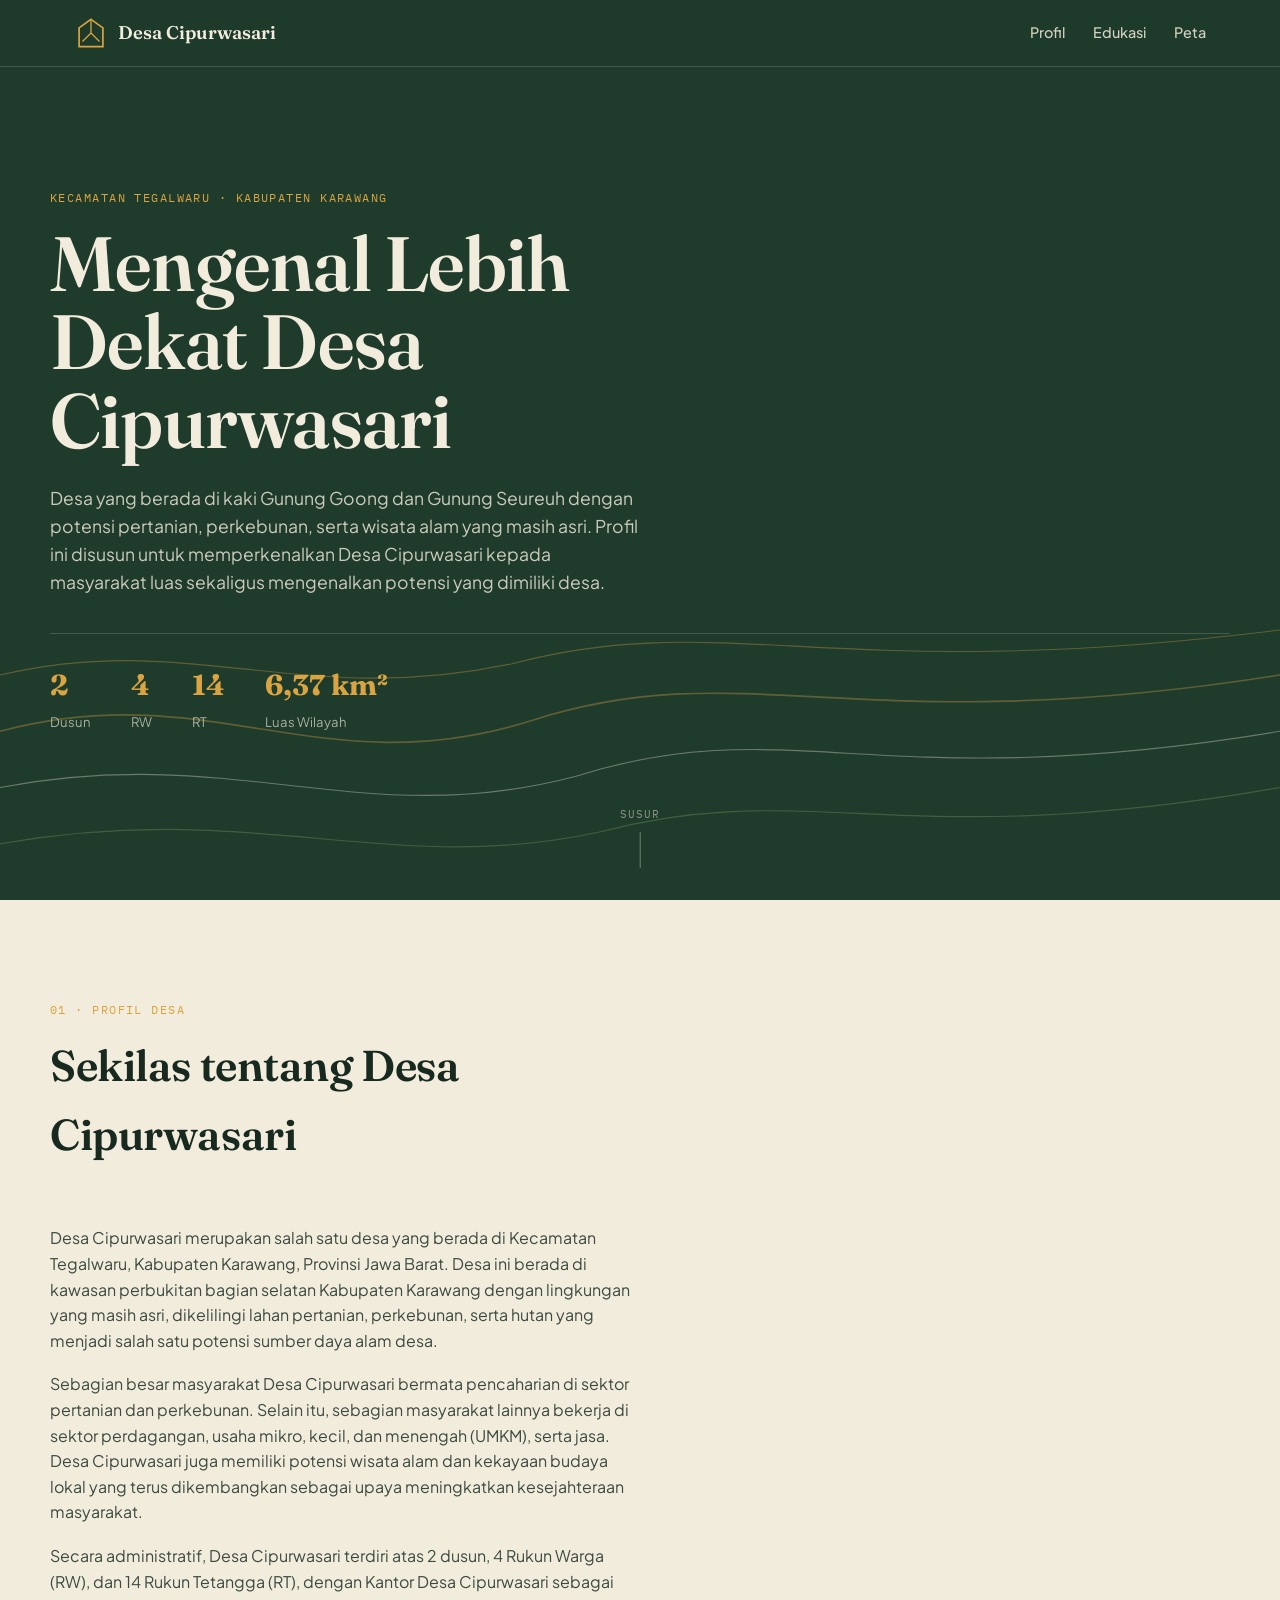
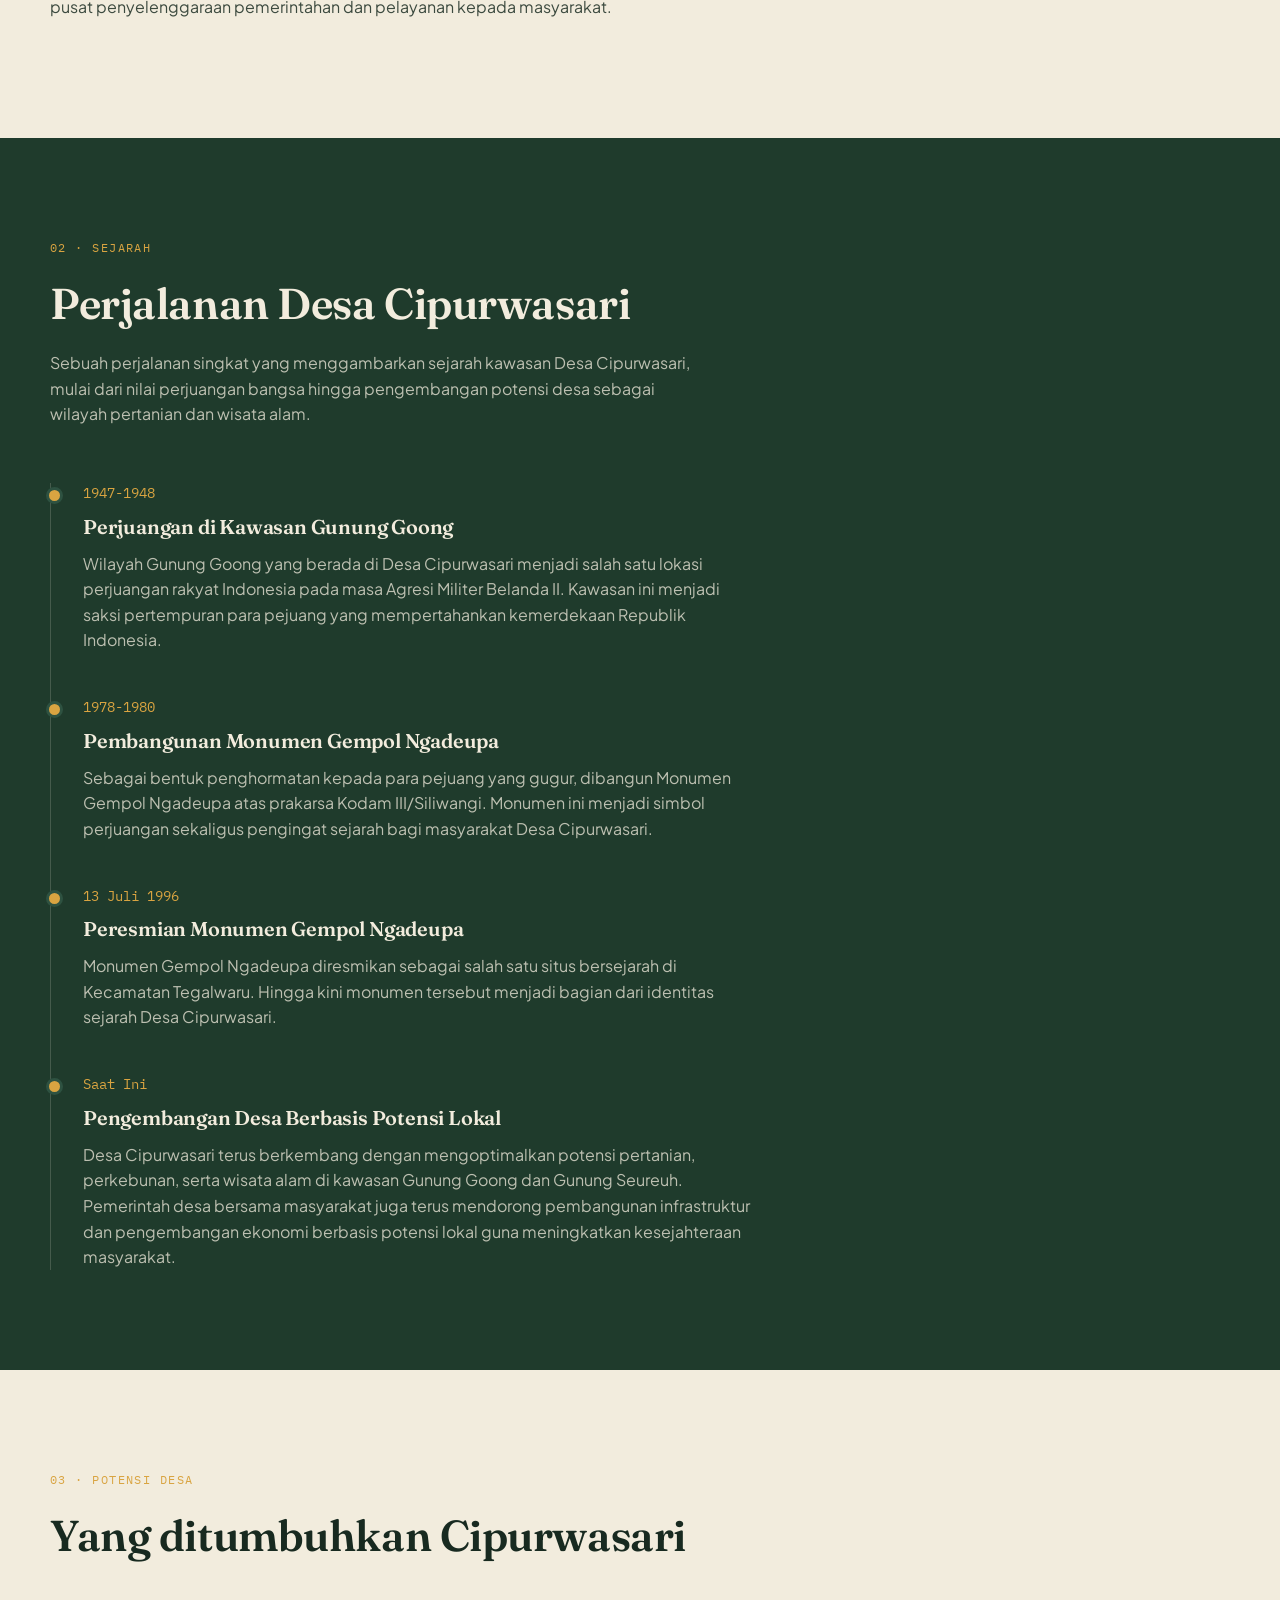
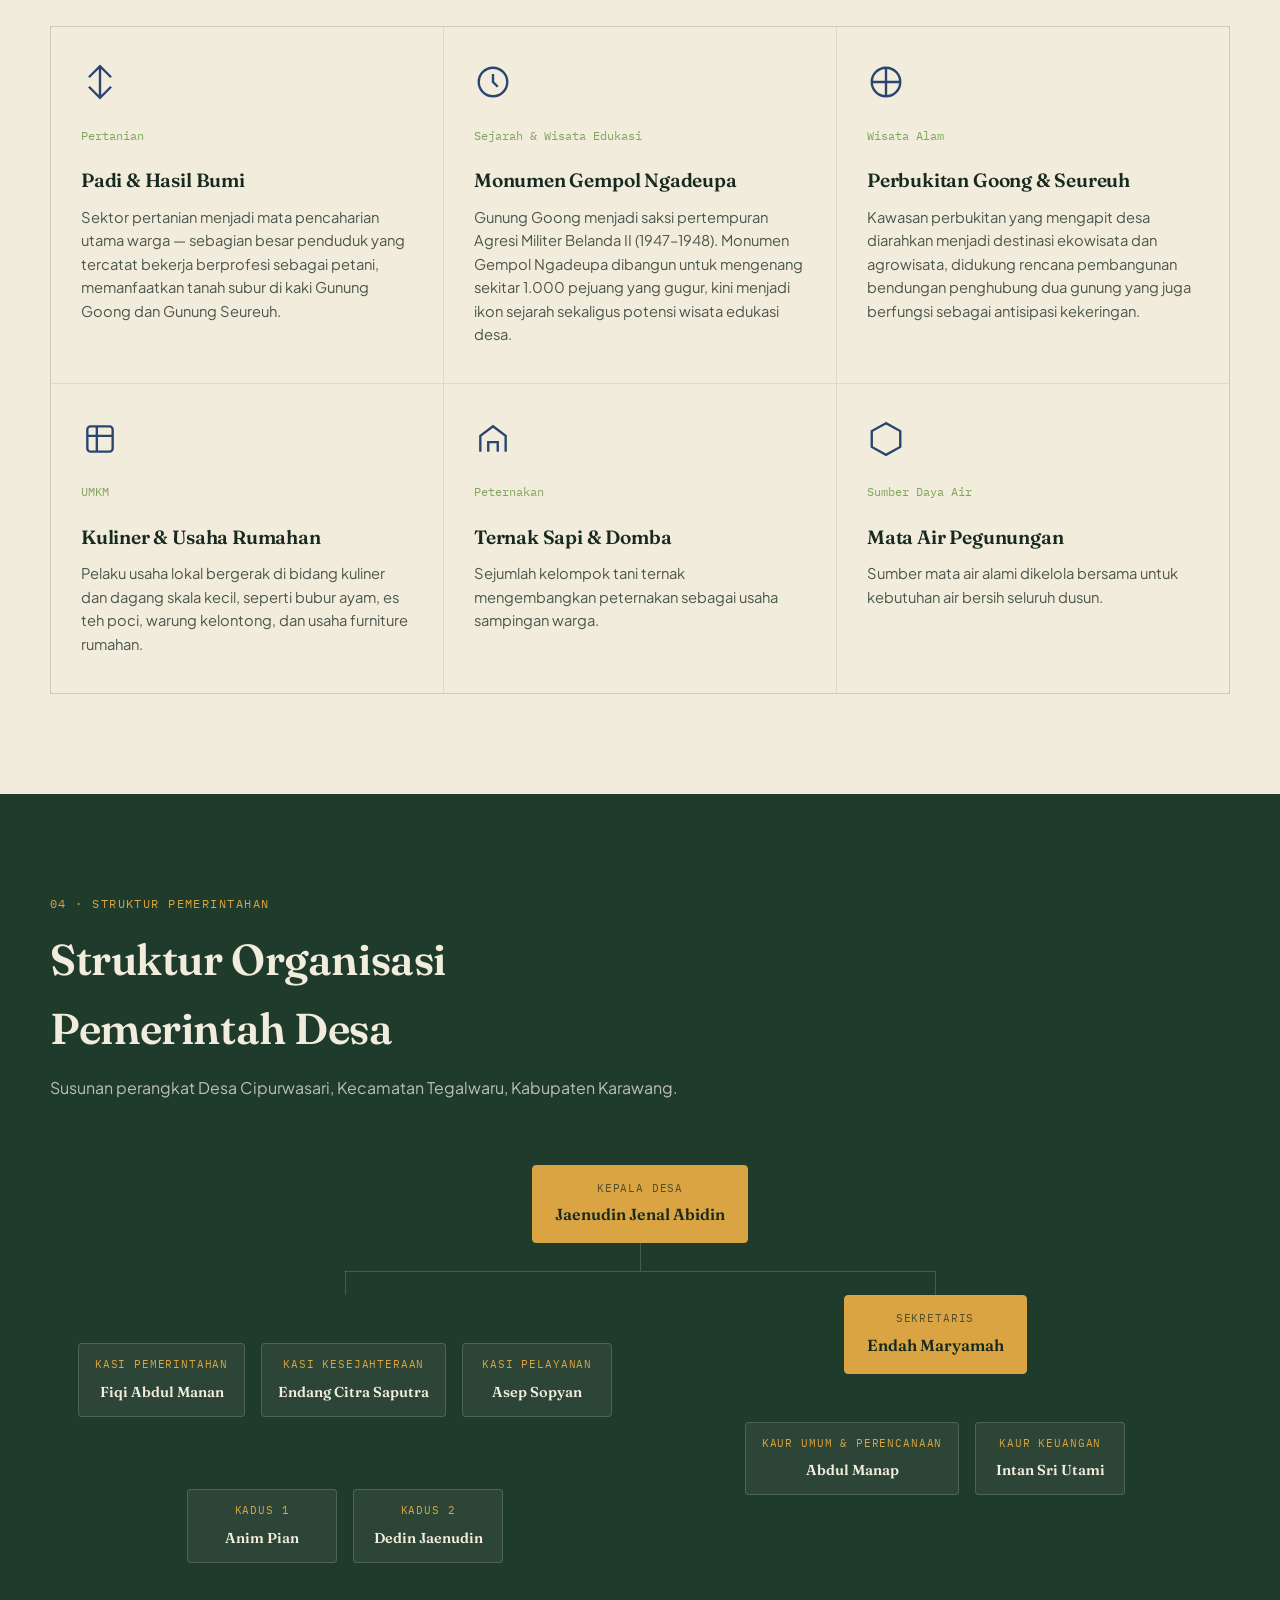
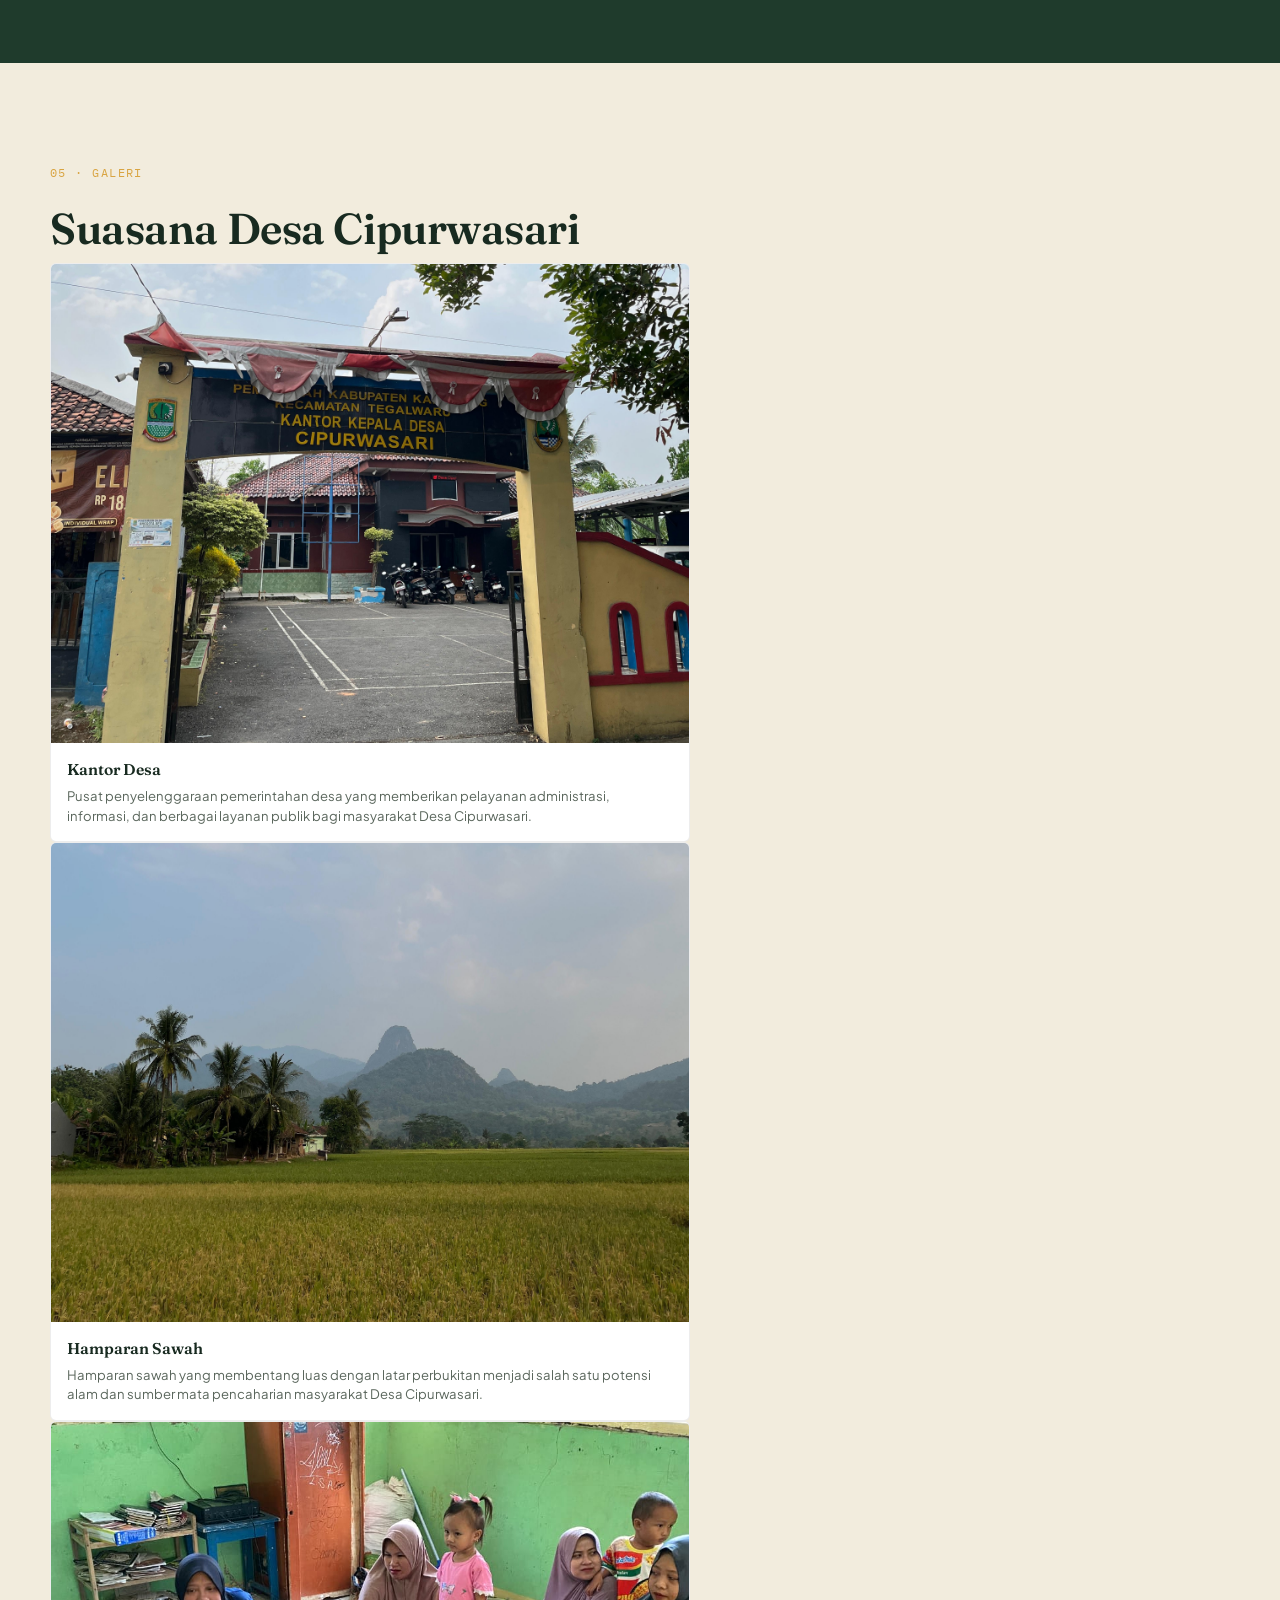
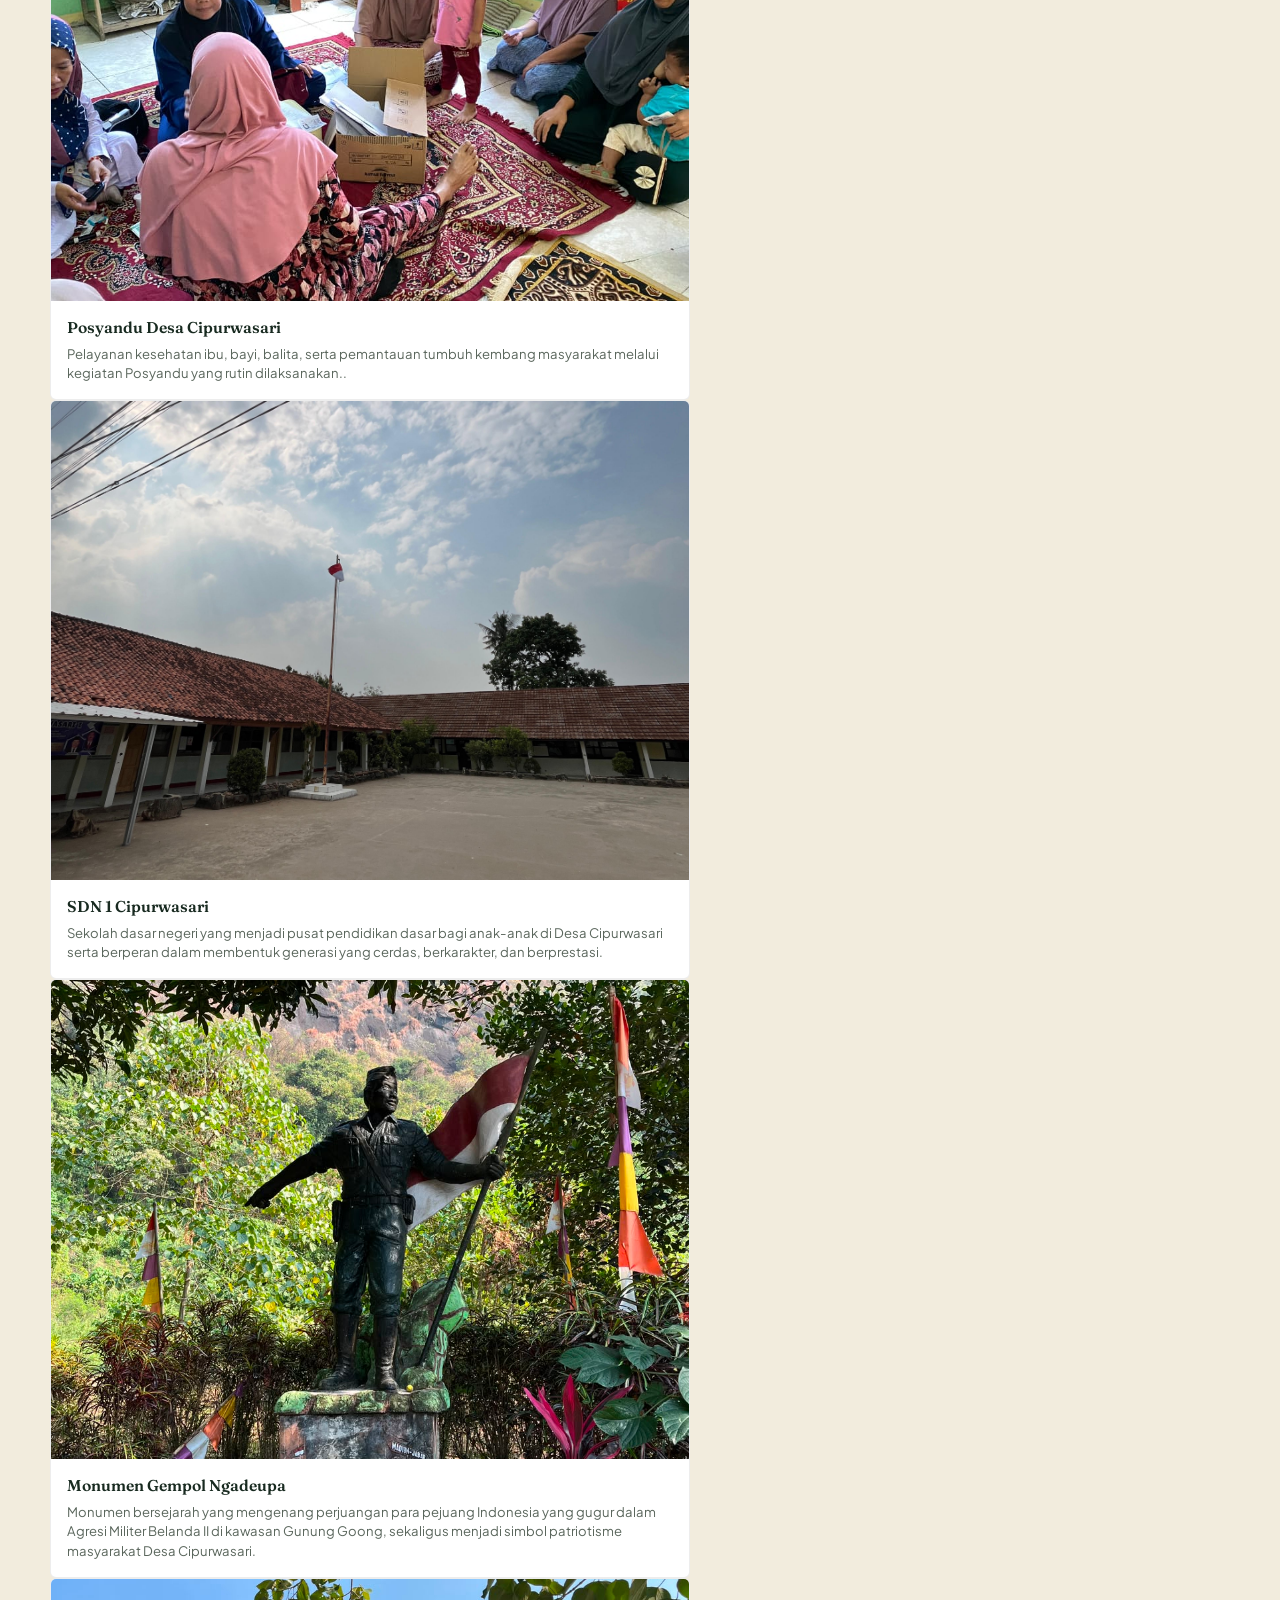
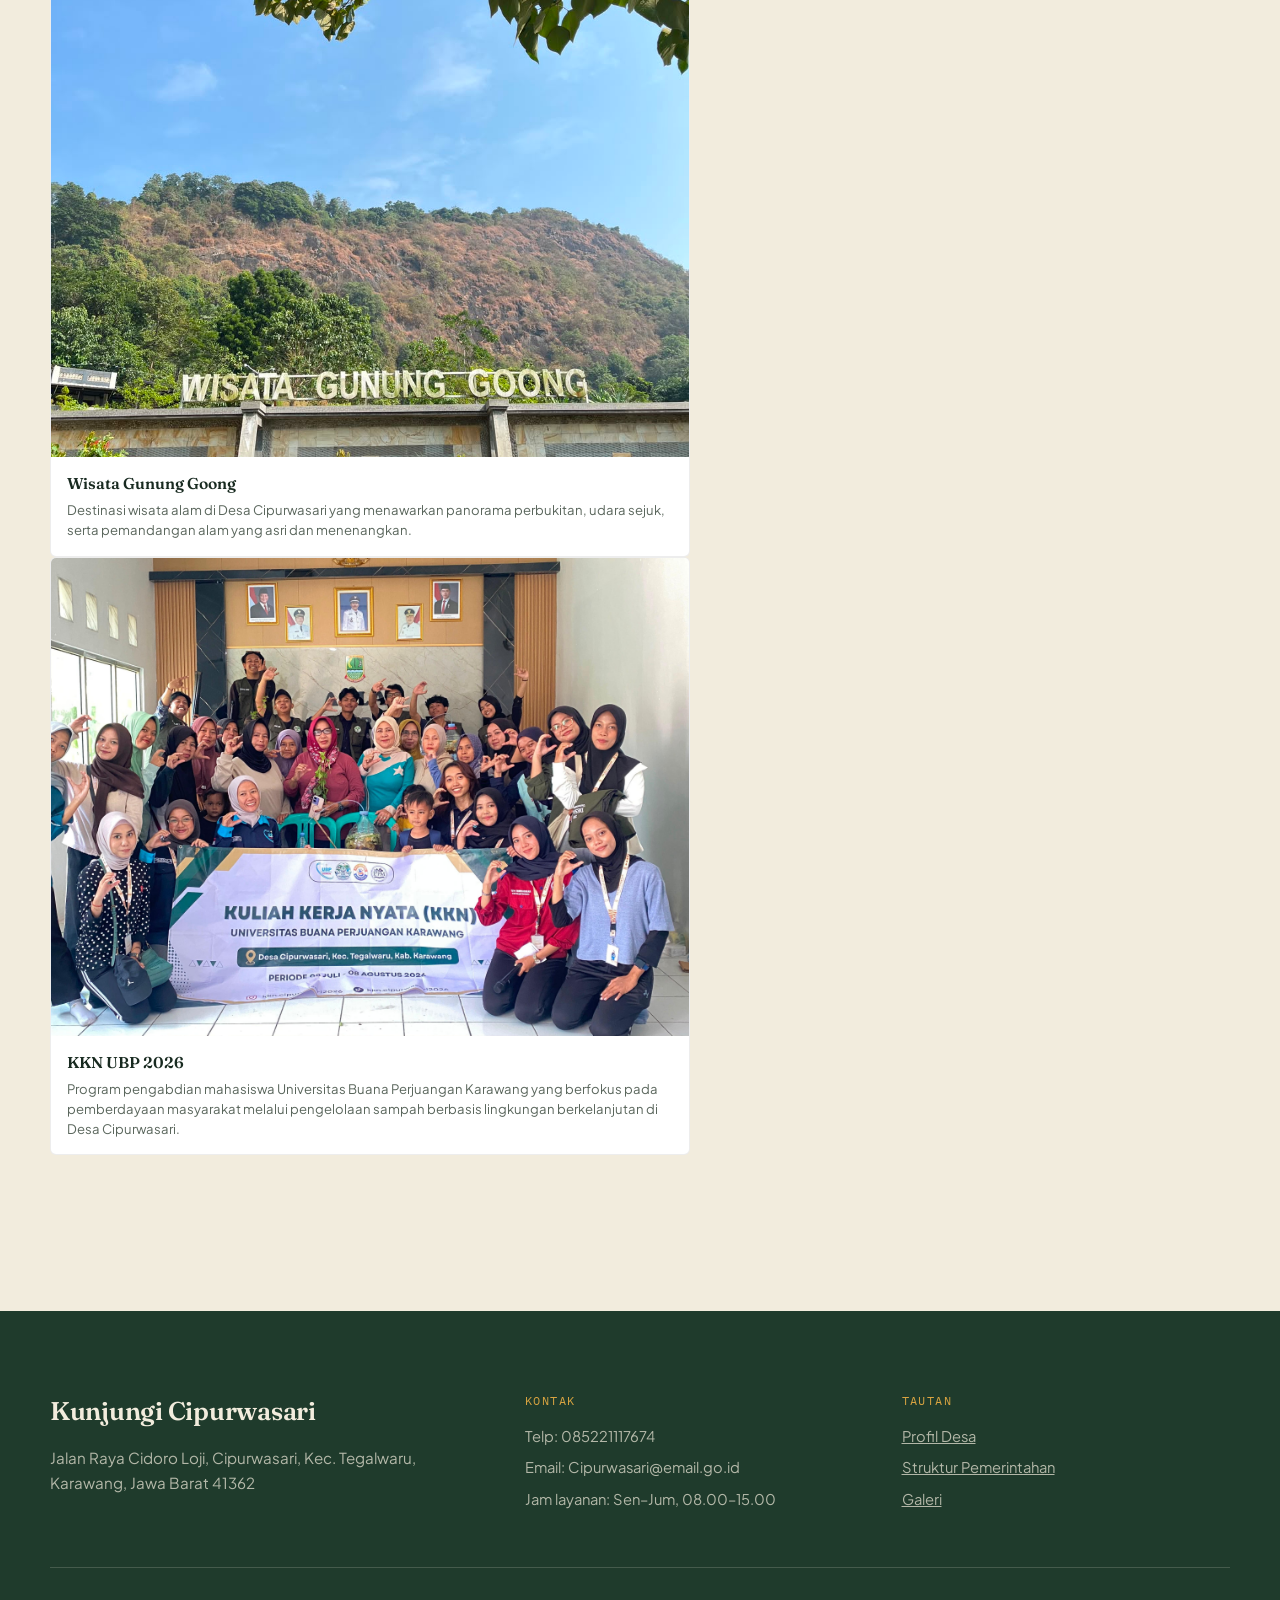
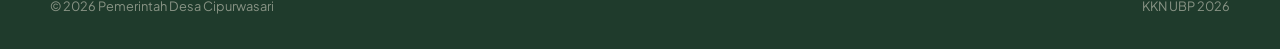
==== index.html @ ffa45c89 "First Commit" ====
<!doctype html>
<html lang="id">
  <head>
    <meta charset="UTF-8" />
    <meta name="viewport" content="width=device-width, initial-scale=1.0" />
    <title>Desa Cipurwasari — Profil Desa</title>
    <link rel="preconnect" href="https://fonts.googleapis.com" />
    <link href="https://fonts.googleapis.com/css2?family=Fraunces:opsz,wght@9..144,400;9..144,500;9..144,600;9..144,700&family=Plus+Jakarta+Sans:wght@400;500;600;700&family=IBM+Plex+Mono:wght@400;500&display=swap" rel="stylesheet" />
    <style>
      :root {
        --green-deep: #1f3b2c;
        --green-mid: #2e5241;
        --gold: #d9a441;
        --ivory: #f2ecdd;
        --indigo: #2b4570;
        --bamboo: #7fa65c;
        --ink: #182a20;
        --line: rgba(242, 236, 221, 0.18);
      }
      * {
        box-sizing: border-box;
        margin: 0;
        padding: 0;
      }
      html {
        scroll-behavior: smooth;
      }
      body {
        font-family: "Plus Jakarta Sans", sans-serif;
        background: var(--ivory);
        color: var(--ink);
        line-height: 1.6;
        overflow-x: hidden;
      }
      h1,
      h2,
      h3,
      .display {
        font-family: "Fraunces", serif;
        font-weight: 600;
        letter-spacing: -0.01em;
      }
      .label {
        font-family: "IBM Plex Mono", monospace;
        font-size: 0.75rem;
        letter-spacing: 0.12em;
        text-transform: uppercase;
        color: var(--gold);
      }
      a {
        color: inherit;
      }
      img {
        display: block;
        max-width: 100%;
      }

    /* ===== NAV ===== */
nav.navbar-custom {
  position: fixed;
  top: 0;
  left: 0;
  right: 0;
  z-index: 100;
  background: rgba(31, 59, 44, 0.92);
  backdrop-filter: blur(8px);
  border-bottom: 1px solid rgba(242, 236, 221, 0.18);
  padding: 16px 0;
}
.navbar-custom .container {
  max-width: 1180px;
  margin: 0 auto;
  display: flex;
  align-items: center;
  justify-content: space-between;
  padding: 0 24px;
}
.navbar-brand {
  display: flex;
  align-items: center;
  gap: 10px;
  font-family: "Fraunces", serif;
  font-size: 1.15rem;
  font-weight: 600;
  color: var(--ivory);
  text-decoration: none;
}
.brand-mark {
  width: 34px;
  height: 34px;
}
.navbar-nav {
  display: flex;
  gap: 28px;
  list-style: none;
  margin: 0;
  padding: 0;
}
.navbar-nav .nav-link {
  color: var(--ivory);
  font-size: 0.9rem;
  font-weight: 500;
  opacity: 0.85;
  text-decoration: none;
  transition: opacity 0.2s;
}
.navbar-nav .nav-link:hover {
  opacity: 1;
}
.nav-toggle {
  display: none;
  flex-direction: column;
  gap: 5px;
  background: none;
  border: none;
  cursor: pointer;
}
.nav-toggle span {
  width: 24px;
  height: 2px;
  background: var(--ivory);
}

@media (max-width: 820px) {
  .navbar-nav {
    position: absolute;
    top: 100%;
    left: 0;
    right: 0;
    flex-direction: column;
    gap: 0;
    background: var(--green-deep);
    max-height: 0;
    overflow: hidden;
    transition: max-height 0.3s ease;
  }
  .navbar-nav.open {
    max-height: 500px;
  }
  .navbar-nav .nav-link {
    display: block;
    padding: 14px 24px;
    border-top: 1px solid rgba(242, 236, 221, 0.15);
  }
  .nav-toggle {
    display: flex;
  }
}

/* Kompensasi supaya konten tidak tertutup navbar fixed */
.hero {
  padding-top: 96px !important;
}

      /* ===== HERO ===== */
      .hero {
        position: relative;
        min-height: 100vh;
        display: flex;
        flex-direction: column;
        justify-content: center;
        background: var(--green-deep);
        color: var(--ivory);
        padding: 120px 24px 80px;
        overflow: hidden;
      }
      .contour {
        position: absolute;
        inset: 0;
        width: 100%;
        height: 100%;
        opacity: 0.35;
        pointer-events: none;
      }
      .hero-inner {
        max-width: 1180px;
        margin: 0 auto;
        width: 100%;
        position: relative;
        z-index: 2;
      }
      .hero .label {
        margin-bottom: 18px;
        display: inline-block;
      }
      .hero h1 {
        font-size: clamp(2.6rem, 6vw, 5rem);
        line-height: 1.02;
        max-width: 14ch;
        margin-bottom: 24px;
      }
      .hero p.lede {
        max-width: 46ch;
        font-size: 1.1rem;
        color: rgba(242, 236, 221, 0.82);
        margin-bottom: 36px;
      }
      .hero-stats {
        display: flex;
        gap: 40px;
        flex-wrap: wrap;
        border-top: 1px solid var(--line);
        padding-top: 28px;
        margin-top: 8px;
      }
      .hero-stats div strong {
        display: block;
        font-family: "Fraunces", serif;
        font-size: 1.8rem;
        color: var(--gold);
      }
      .hero-stats div span {
        font-size: 0.82rem;
        color: rgba(242, 236, 221, 0.65);
      }
      .scroll-cue {
        position: absolute;
        bottom: 32px;
        left: 50%;
        transform: translateX(-50%);
        font-family: "IBM Plex Mono", monospace;
        font-size: 0.7rem;
        letter-spacing: 0.1em;
        color: rgba(242, 236, 221, 0.5);
        display: flex;
        flex-direction: column;
        align-items: center;
        gap: 8px;
      }
      .scroll-cue .line {
        width: 1px;
        height: 36px;
        background: rgba(242, 236, 221, 0.4);
        animation: pulse 2s infinite;
      }
      @keyframes pulse {
        0%,
        100% {
          opacity: 0.3;
        }
        50% {
          opacity: 1;
        }
      }

      /* ===== SECTION shared ===== */
      section {
        padding: 100px 24px;
      }
      .section-inner {
        max-width: 1180px;
        margin: 0 auto;
      }
      .section-head {
        max-width: 640px;
        margin-bottom: 56px;
      }
      .section-head .label {
        display: block;
        margin-bottom: 12px;
      }
      .section-head h2 {
        font-size: clamp(1.9rem, 3.4vw, 2.7rem);
      }

      /* ===== PROFIL ===== */
      .profil {
        background: var(--ivory);
      }
      .profil-grid {
        display: grid;
        grid-template-columns: 1.1fr 1fr;
        gap: 64px;
        align-items: start;
      }
      .profil-text p {
        margin-bottom: 18px;
        color: #3c4a3f;
        max-width: 52ch;
      }
      .info-card {
        background: var(--green-deep);
        color: var(--ivory);
        border-radius: 4px;
        padding: 32px;
      }
      .info-card .row {
        display: flex;
        justify-content: space-between;
        padding: 14px 0;
        border-bottom: 1px solid var(--line);
        font-size: 0.92rem;
      }
      .info-card .row:last-child {
        border-bottom: none;
      }
      .info-card .row span:first-child {
        color: rgba(242, 236, 221, 0.6);
      }
      .info-card .row span:last-child {
        font-weight: 600;
        text-align: right;
      }

      @media (max-width: 820px) {
        .profil-grid {
          grid-template-columns: 1fr;
          gap: 40px;
        }
      }

      /* ===== SEJARAH (timeline) ===== */
      .sejarah {
        background: var(--green-deep);
        color: var(--ivory);
      }
      .sejarah .section-head p {
        color: rgba(242, 236, 221, 0.75);
        margin-top: 12px;
      }
      .timeline {
        position: relative;
        padding-left: 32px;
        border-left: 1px solid var(--line);
      }
      .t-item {
        position: relative;
        padding-bottom: 44px;
      }
      .t-item:last-child {
        padding-bottom: 0;
      }
      .t-item::before {
        content: "";
        position: absolute;
        left: -37px;
        top: 4px;
        width: 11px;
        height: 11px;
        border-radius: 50%;
        background: var(--gold);
        border: 3px solid var(--green-mid);
      }
      .t-item .yr {
        font-family: "IBM Plex Mono", monospace;
        color: var(--gold);
        font-size: 0.85rem;
        margin-bottom: 6px;
        display: block;
      }
      .t-item h3 {
        font-size: 1.25rem;
        margin-bottom: 8px;
      }
      .t-item p {
        color: rgba(242, 236, 221, 0.75);
        max-width: 56ch;
      }

      /* ===== POTENSI ===== */
      .potensi {
        background: var(--ivory);
      }
      .potensi-grid {
        display: grid;
        grid-template-columns: repeat(3, 1fr);
        gap: 1px;
        background: rgba(0, 0, 0, 0.08);
        border: 1px solid rgba(0, 0, 0, 0.08);
      }
      .p-card {
        background: var(--ivory);
        padding: 36px 30px;
        position: relative;
        transition: background 0.25s ease;
      }
      .p-card:hover {
        background: #fff;
      }
      .p-card .num {
        font-family: "IBM Plex Mono", monospace;
        font-size: 0.75rem;
        color: var(--bamboo);
        margin-bottom: 20px;
        display: block;
      }
      .p-card h3 {
        font-size: 1.2rem;
        margin-bottom: 10px;
      }
      .p-card p {
        font-size: 0.92rem;
        color: #4a564c;
      }
      .p-card .icon {
        width: 38px;
        height: 38px;
        margin-bottom: 18px;
        color: var(--indigo);
      }
      @media (max-width: 820px) {
        .potensi-grid {
          grid-template-columns: 1fr;
        }
      }

      /* ===== STRUKTUR / DIREKTORI ===== */
      .struktur {
        background: var(--green-deep);
        color: var(--ivory);
      }
      .struktur .section-head p {
        color: rgba(242, 236, 221, 0.75);
        margin-top: 12px;
        max-width: 60ch;
      }
      .org-top {
        display: flex;
        gap: 24px;
        margin-bottom: 56px;
        flex-wrap: wrap;
      }
      .org-chip {
        border: 1px solid var(--line);
        padding: 18px 24px;
        border-radius: 4px;
        flex: 1;
        min-width: 220px;
      }
      .org-chip .label {
        margin-bottom: 6px;
        display: block;
      }
      .org-chip strong {
        font-family: "Fraunces", serif;
        font-size: 1.1rem;
      }

      .dusun-block {
        margin-bottom: 48px;
      }
      .dusun-block:last-child {
        margin-bottom: 0;
      }
      .dusun-head {
        display: flex;
        align-items: baseline;
        gap: 14px;
        margin-bottom: 22px;
        border-bottom: 1px solid var(--line);
        padding-bottom: 14px;
      }
      .dusun-head .num {
        font-family: "IBM Plex Mono", monospace;
        color: var(--gold);
        font-size: 1rem;
      }
      .dusun-head h3 {
        font-size: 1.3rem;
      }

      .rt-grid {
        display: grid;
        grid-template-columns: repeat(3, 1fr);
        gap: 20px;
      }
      @media (max-width: 900px) {
        .rt-grid {
          grid-template-columns: repeat(2, 1fr);
        }
      }
      @media (max-width: 600px) {
        .rt-grid {
          grid-template-columns: 1fr;
        }
      }

      .rt-card {
        background: rgba(242, 236, 221, 0.05);
        border: 1px solid var(--line);
        border-radius: 4px;
        overflow: hidden;
      }
      .rt-photo {
        aspect-ratio: 4/3;
        width: 100%;
        background: linear-gradient(135deg, rgba(217, 164, 65, 0.15), rgba(127, 166, 92, 0.12));
        display: flex;
        align-items: center;
        justify-content: center;
        border-bottom: 1px solid var(--line);
        position: relative;
      }
      .rt-photo svg {
        width: 44px;
        height: 44px;
        opacity: 0.55;
      }
      .rt-photo .ph-tag {
        position: absolute;
        bottom: 8px;
        left: 8px;
        font-family: "IBM Plex Mono", monospace;
        font-size: 0.62rem;
        background: rgba(0, 0, 0, 0.35);
        padding: 3px 8px;
        border-radius: 2px;
        letter-spacing: 0.04em;
        color: rgba(242, 236, 221, 0.85);
      }
      .rt-info {
        padding: 16px 18px;
      }
      .rt-info .role {
        font-family: "IBM Plex Mono", monospace;
        font-size: 0.7rem;
        color: var(--gold);
        letter-spacing: 0.06em;
        margin-bottom: 4px;
        display: block;
      }
      .rt-info h4 {
        font-family: "Fraunces", serif;
        font-size: 1.05rem;
        margin-bottom: 6px;
      }
      .rt-info p {
        font-size: 0.82rem;
        color: rgba(242, 236, 221, 0.65);
      }
/* ===== STRUKTUR / DIREKTORI ===== */
  .struktur{background:var(--green-deep); color:var(--ivory);}
  .struktur .section-head p{color:rgba(242,236,221,0.75); margin-top:12px; max-width:60ch;}
  .org-top{
    display:flex; gap:24px; margin-bottom:56px; flex-wrap:wrap;
  }
  .org-chip{
    border:1px solid var(--line); padding:18px 24px; border-radius:4px; flex:1; min-width:220px;
  }
  .org-chip .label{margin-bottom:6px; display:block;}
  .org-chip strong{font-family:'Fraunces',serif; font-size:1.1rem;}
 
  /* ===== ORG CHART ===== */
  .org-chart{
    display:flex; flex-direction:column; align-items:center;
    padding-top:8px;
  }
  .org-node{
    background:rgba(242,236,221,0.06);
    border:1px solid var(--line);
    border-radius:4px;
    padding:14px 22px;
    text-align:center;
    min-width:180px;
  }
  .org-node.top{
    background:var(--gold); border-color:var(--gold);
  }
  .org-node.top .org-role{color:rgba(24,42,32,0.7);}
  .org-node.top .org-name{color:var(--ink);}
  .org-role{
    display:block; font-family:'IBM Plex Mono',monospace; font-size:0.66rem;
    letter-spacing:0.08em; text-transform:uppercase; color:var(--gold); margin-bottom:5px;
  }
  .org-name{font-family:'Fraunces',serif; font-size:1rem; font-weight:600;}
 
  .org-level0{margin-bottom:0;}
  .org-connector-v{width:1px; height:28px; background:var(--line);}
  .org-branch-row{
    display:flex; justify-content:center; gap:0; width:100%; margin-top:0;
  }
  .org-branch{
    display:flex; flex-direction:column; align-items:center;
    flex:1; position:relative; padding:0 18px;
  }
  .org-branch::before{
    content:''; position:absolute; top:0; left:50%; right:-50%;
    height:1px; background:var(--line);
  }
  .org-branch:first-child::before{left:50%; right:0;}
  .org-branch:last-child::before{left:0; right:50%;}
  .org-branch:only-child::before{display:none;}
  .org-branch .stem{width:1px; height:24px; background:var(--line); margin-bottom:0;}
  .org-branch .org-node{margin-top:24px;}
 
  .org-children{
    display:flex; justify-content:center; gap:16px; flex-wrap:wrap;
    margin-top:24px; width:100%;
  }
  .org-children .org-node{min-width:150px; padding:12px 16px;}
  .org-children .org-node .org-name{font-size:0.9rem;}
 
  .kadus-wrap{margin-top:24px; width:100%; display:flex; justify-content:center;}
  .kadus-wrap .org-branch{padding:0 14px;}
 
  @media (max-width:820px){
    .org-branch-row{flex-direction:column; align-items:center;}
    .org-branch{padding:0; margin-bottom:32px;}
    .org-branch::before{display:none;}
    .org-branch .stem{height:24px;}
  }
      /* ===== GALERI ===== */
      .g-item {
  background: #fff;
  border: 1px solid rgba(0, 0, 0, 0.07);
  border-radius: 6px;
  overflow: hidden;
  transition: transform 0.25s ease, box-shadow 0.25s ease;
}
.g-item:hover {
  transform: translateY(-4px);
  box-shadow: 0 12px 28px rgba(31, 59, 44, 0.14);
}
.g-photo {
  aspect-ratio: 4/3;
  width: 100%;
  overflow: hidden;
  background: linear-gradient(135deg, rgba(127, 166, 92, 0.18), rgba(46, 82, 65, 0.18));
  position: relative;
}
.g-photo img {
  width: 100%;
  height: 100%;
  object-fit: cover;
  transition: transform 0.4s ease;
}
.g-item:hover .g-photo img {
  transform: scale(1.06);
}
.g-photo .g-placeholder {
  position: absolute; inset: 0;
  display: flex; align-items: center; justify-content: center;
  font-family: "IBM Plex Mono", monospace;
  font-size: 0.66rem; color: rgba(31, 59, 44, 0.4);
  text-align: center; padding: 0 14px;
}
.g-caption {
  padding: 14px 16px 16px;
}
.g-caption .g-title {
  font-family: "Fraunces", serif;
  font-size: 0.98rem;
  font-weight: 600;
  display: block;
  margin-bottom: 4px;
}
.g-caption p {
  font-size: 0.82rem;
  color: #5a665c;
  line-height: 1.5;
}
@media (max-width: 900px) {
  .g-grid { grid-template-columns: repeat(2, 1fr); }
}
@media (max-width: 480px) {
  .g-grid { grid-template-columns: 1fr; }
}

      /* ===== KONTAK / FOOTER ===== */
      footer {
        background: var(--green-deep);
        color: var(--ivory);
        padding: 80px 24px 32px;
      }
      .foot-grid {
        max-width: 1180px;
        margin: 0 auto;
        display: grid;
        grid-template-columns: 1.3fr 1fr 1fr;
        gap: 48px;
        padding-bottom: 48px;
        border-bottom: 1px solid var(--line);
      }
      .foot-grid h3 {
        font-size: 1.6rem;
        margin-bottom: 14px;
      }
      .foot-grid p {
        color: rgba(242, 236, 221, 0.7);
        max-width: 38ch;
        font-size: 0.95rem;
      }
      .foot-col .label {
        display: block;
        margin-bottom: 14px;
      }
      .foot-col p {
        margin-bottom: 8px;
        font-size: 0.92rem;
      }
      .foot-bottom {
        max-width: 1180px;
        margin: 0 auto;
        padding-top: 28px;
        display: flex;
        justify-content: space-between;
        flex-wrap: wrap;
        gap: 12px;
        font-size: 0.8rem;
        color: rgba(242, 236, 221, 0.5);
      }
      @media (max-width: 820px) {
        .foot-grid {
          grid-template-columns: 1fr;
          gap: 32px;
        }
      }

      .reveal {
        opacity: 0;
        transform: translateY(24px);
        transition:
          opacity 0.7s ease,
          transform 0.7s ease;
      }
      .reveal.in {
        opacity: 1;
        transform: translateY(0);
      }
    </style>
  </head>
  <body>
    <nav class="navbar-custom">
  <div class="container">
    <a class="navbar-brand" href="index.html">
      <svg class="brand-mark" viewBox="0 0 40 40" fill="none">
        <path d="M20 4L34 14V36H6V14L20 4Z" stroke="#D9A441" stroke-width="2" fill="none" />
        <path d="M20 4L20 20M20 20L10 30M20 20L30 30" stroke="#D9A441" stroke-width="1.5" />
      </svg>
      Desa Cipurwasari
    </a>
    <button class="nav-toggle" id="navToggle" aria-label="Buka menu"><span></span><span></span><span></span></button>
    <div class="navbar-nav" id="navList">
      <a class="nav-link" href="index.html">Profil</a>
      <a class="nav-link" href="edukasi.html">Edukasi</a>
      <a class="nav-link" href="peta.html">Peta</a>
    </div>
  </div>
</nav>

    <!-- ===== HERO ===== -->
    <section class="hero" id="beranda">
      <svg class="contour" viewBox="0 0 1200 800" preserveAspectRatio="none">
        <path d="M0,650 C200,600 300,700 500,640 C700,580 800,660 1200,600" stroke="#D9A441" stroke-width="1.5" fill="none" />
        <path d="M0,700 C220,660 340,740 540,690 C740,630 820,710 1200,650" stroke="#F2ECDD" stroke-width="1" fill="none" />
        <path d="M0,600 C180,560 280,630 480,590 C680,540 780,610 1200,560" stroke="#D9A441" stroke-width="1" fill="none" />
        <path d="M0,750 C240,710 360,780 560,740 C760,690 840,760 1200,700" stroke="#7FA65C" stroke-width="1" fill="none" />
      </svg>
      <div class="hero-inner">
        <span class="label">Kecamatan Tegalwaru · Kabupaten Karawang</span>
        <h1>Mengenal Lebih Dekat Desa Cipurwasari</h1>
        <p class="lede">
          Desa yang berada di kaki Gunung Goong dan Gunung Seureuh dengan potensi pertanian, perkebunan, serta wisata alam yang masih asri. Profil ini disusun untuk memperkenalkan Desa Cipurwasari kepada masyarakat luas sekaligus
          mengenalkan potensi yang dimiliki desa.
        </p>
        <div class="hero-stats">
          <div><strong>2</strong><span>Dusun</span></div>
          <div><strong>4</strong><span>RW</span></div>
          <div><strong>14</strong><span>RT</span></div>
          <div><strong>6,37 km²</strong><span>Luas Wilayah</span></div>
        </div>
      </div>
      <div class="scroll-cue">
        <span>SUSUR</span>
        <div class="line"></div>
      </div>
    </section>

    <!-- ===== PROFIL ===== -->
    <section class="profil" id="profil">
      <div class="section-inner">
        <div class="section-head reveal">
          <span class="label">01 · Profil Desa</span>
          <h2>Sekilas tentang Desa Cipurwasari</h2>
        </div>
        <div class="profil-grid">
          <div class="profil-text reveal">
            <p>
              Desa Cipurwasari merupakan salah satu desa yang berada di Kecamatan Tegalwaru, Kabupaten Karawang, Provinsi Jawa Barat. Desa ini berada di kawasan perbukitan bagian selatan Kabupaten Karawang dengan lingkungan yang masih asri, dikelilingi lahan pertanian, perkebunan, serta hutan yang menjadi salah satu potensi sumber daya alam desa.
            </p>
            <p>Sebagian besar masyarakat Desa Cipurwasari bermata pencaharian di sektor pertanian dan perkebunan. Selain itu, sebagian masyarakat lainnya bekerja di sektor perdagangan, usaha mikro, kecil, dan menengah (UMKM), serta jasa. Desa Cipurwasari juga memiliki potensi wisata alam dan kekayaan budaya lokal yang terus dikembangkan sebagai upaya meningkatkan kesejahteraan masyarakat.</p>
            <p>Secara administratif, Desa Cipurwasari terdiri atas 2 dusun, 4 Rukun Warga (RW), dan 14 Rukun Tetangga (RT), dengan Kantor Desa Cipurwasari sebagai pusat penyelenggaraan pemerintahan dan pelayanan kepada masyarakat.</p>
          </div>
        </div>
      </div>
    </section>

    <!-- ===== SEJARAH ===== -->
    <section class="sejarah" id="sejarah">
      <div class="section-inner">
        <div class="section-head reveal">
          <span class="label">02 · Sejarah</span>
          <h2>Perjalanan Desa Cipurwasari</h2>
          <p>Sebuah perjalanan singkat yang menggambarkan sejarah kawasan Desa Cipurwasari, mulai dari nilai perjuangan bangsa hingga pengembangan potensi desa sebagai wilayah pertanian dan wisata alam.</p>
        </div>
        <div class="timeline">
          <div class="t-item reveal">
            <span class="yr">1947-1948</span>
            <h3>Perjuangan di Kawasan Gunung Goong</h3>
            <p>Wilayah Gunung Goong yang berada di Desa Cipurwasari menjadi salah satu lokasi perjuangan rakyat Indonesia pada masa Agresi Militer Belanda II. Kawasan ini menjadi saksi pertempuran para pejuang yang mempertahankan kemerdekaan Republik Indonesia.</p>
          </div>
          <div class="t-item reveal">
            <span class="yr">1978-1980</span>
            <h3>Pembangunan Monumen Gempol Ngadeupa</h3>
            <p>Sebagai bentuk penghormatan kepada para pejuang yang gugur, dibangun Monumen Gempol Ngadeupa atas prakarsa Kodam III/Siliwangi. Monumen ini menjadi simbol perjuangan sekaligus pengingat sejarah bagi masyarakat Desa Cipurwasari.</p>
          </div>
          <div class="t-item reveal">
            <span class="yr">13 Juli 1996</span>
            <h3>Peresmian Monumen Gempol Ngadeupa</h3>
            <p>Monumen Gempol Ngadeupa diresmikan sebagai salah satu situs bersejarah di Kecamatan Tegalwaru. Hingga kini monumen tersebut menjadi bagian dari identitas sejarah Desa Cipurwasari.</p>
          </div>
          <div class="t-item reveal">
            <span class="yr">Saat Ini</span>
            <h3>Pengembangan Desa Berbasis Potensi Lokal</h3>
            <p>Desa Cipurwasari terus berkembang dengan mengoptimalkan potensi pertanian, perkebunan, serta wisata alam di kawasan Gunung Goong dan Gunung Seureuh. Pemerintah desa bersama masyarakat juga terus mendorong pembangunan infrastruktur dan pengembangan ekonomi berbasis potensi lokal guna meningkatkan kesejahteraan masyarakat.</p>
          </div>
        </div>
      </div>
    </section>

    <!-- ===== POTENSI ===== -->
    <section class="potensi" id="potensi">
      <div class="section-inner">
        <div class="section-head reveal">
          <span class="label">03 · Potensi Desa</span>
          <h2>Yang ditumbuhkan Cipurwasari</h2>
        </div>
        <div class="potensi-grid reveal">
          <div class="p-card">
            <svg class="icon" viewBox="0 0 24 24" fill="none" stroke="currentColor" stroke-width="1.5"><path d="M12 2v20M5 9l7-7 7 7M5 15l7 7 7-7" /></svg>
            <span class="num">Pertanian</span>
            <h3>Padi & Hasil Bumi</h3>
            <p>Sektor pertanian menjadi mata pencaharian utama warga — sebagian besar penduduk yang tercatat bekerja berprofesi sebagai petani, memanfaatkan tanah subur di kaki Gunung Goong dan Gunung Seureuh.</p>
          </div>
          <div class="p-card">
            <svg class="icon" viewBox="0 0 24 24" fill="none" stroke="currentColor" stroke-width="1.5">
              <circle cx="12" cy="12" r="9" />
              <path d="M12 7v5l3 3" />
            </svg>
            <span class="num">Sejarah & Wisata Edukasi</span>
            <h3>Monumen Gempol Ngadeupa</h3>
            <p>Gunung Goong menjadi saksi pertempuran Agresi Militer Belanda II (1947–1948). Monumen Gempol Ngadeupa dibangun untuk mengenang sekitar 1.000 pejuang yang gugur, kini menjadi ikon sejarah sekaligus potensi wisata edukasi desa.</p>
          </div>
          <div class="p-card">
            <svg class="icon" viewBox="0 0 24 24" fill="none" stroke="currentColor" stroke-width="1.5">
              <path d="M3 12h18M12 3v18" />
              <circle cx="12" cy="12" r="9" />
            </svg>
            <span class="num">Wisata Alam</span>
            <h3>Perbukitan Goong & Seureuh</h3>
            <p>Kawasan perbukitan yang mengapit desa diarahkan menjadi destinasi ekowisata dan agrowisata, didukung rencana pembangunan bendungan penghubung dua gunung yang juga berfungsi sebagai antisipasi kekeringan.</p>
          </div>
          <div class="p-card">
            <svg class="icon" viewBox="0 0 24 24" fill="none" stroke="currentColor" stroke-width="1.5">
              <rect x="4" y="4" width="16" height="16" rx="2" />
              <path d="M4 10h16M10 4v16" />
            </svg>
            <span class="num">UMKM</span>
            <h3>Kuliner & Usaha Rumahan</h3>
            <p>Pelaku usaha lokal bergerak di bidang kuliner dan dagang skala kecil, seperti bubur ayam, es teh poci, warung kelontong, dan usaha furniture rumahan.</p>
          </div>
          <div class="p-card">
            <svg class="icon" viewBox="0 0 24 24" fill="none" stroke="currentColor" stroke-width="1.5">
              <path d="M4 20V10l8-6 8 6v10" />
              <path d="M9 20v-6h6v6" />
            </svg>
            <span class="num">Peternakan</span>
            <h3>Ternak Sapi &amp; Domba</h3>
            <p>Sejumlah kelompok tani ternak mengembangkan peternakan sebagai usaha sampingan warga.</p>
          </div>
          <div class="p-card">
            <svg class="icon" viewBox="0 0 24 24" fill="none" stroke="currentColor" stroke-width="1.5"><path d="M12 2 3 7v10l9 5 9-5V7z" /></svg>
            <span class="num">Sumber Daya Air </span>
            <h3>Mata Air Pegunungan</h3> 
            <p>Sumber mata air alami dikelola bersama untuk kebutuhan air bersih seluruh dusun.</p>
          </div>
        </div>
      </div>
    </section>

    <!-- ===== STRUKTUR / DIREKTORI RT-RW ===== -->
<section class="struktur" id="struktur">
  <div class="section-inner">
    <div class="section-head reveal">
      <span class="label">04 · Struktur Pemerintahan</span>
      <h2>Struktur Organisasi Pemerintah Desa</h2>
      <p>Susunan perangkat Desa Cipurwasari, Kecamatan Tegalwaru, Kabupaten Karawang.</p>
    </div>
 
    <div class="org-chart reveal">
      <!-- Level 0: Kepala Desa -->
      <div class="org-node top">
        <span class="org-role">Kepala Desa</span>
        <span class="org-name">Jaenudin Jenal Abidin</span>
      </div>
      <div class="org-connector-v"></div>
 
      <!-- Level 1: dua cabang — Kasi-kasi (kiri) & Sekretaris (kanan) -->
      <div class="org-branch-row">
        <div class="org-branch">
          <div class="stem"></div>
          <div class="org-children">
            <div class="org-node">
              <span class="org-role">Kasi Pemerintahan</span>
              <span class="org-name">Fiqi Abdul Manan</span>
            </div>
            <div class="org-node">
              <span class="org-role">Kasi Kesejahteraan</span>
              <span class="org-name">Endang Citra Saputra</span>
            </div>
            <div class="org-node">
              <span class="org-role">Kasi Pelayanan</span>
              <span class="org-name">Asep Sopyan</span>
            </div>
          </div>
 
          <!-- Kadus di bawah Kasi Pelayanan -->
          <div class="kadus-wrap">
            <div class="org-children">
              <div class="org-node">
                <span class="org-role">Kadus 1</span>
                <span class="org-name">Anim Pian</span>
              </div>
              <div class="org-node">
                <span class="org-role">Kadus 2</span>
                <span class="org-name">Dedin Jaenudin</span>
              </div>
            </div>
          </div>
        </div>
 
        <div class="org-branch">
          <div class="stem"></div>
          <div class="org-node top" style="margin-top:0;">
            <span class="org-role">Sekretaris</span>
            <span class="org-name">Endah Maryamah</span>
          </div>
          <div class="org-children">
            <div class="org-node">
              <span class="org-role">Kaur Umum &amp; Perencanaan</span>
              <span class="org-name">Abdul Manap</span>
            </div>
            <div class="org-node">
              <span class="org-role">Kaur Keuangan</span>
              <span class="org-name">Intan Sri Utami</span>
            </div>
          </div>
        </div>
      </div>
    </div>
  </div>
</section>

    <!-- ===== GALERI ===== -->
    <section class="galeri" id="galeri">
      <div class="section-inner">
        <div class="section-head reveal">
          <span class="label">05 · Galeri</span>
          <h2>Suasana Desa Cipurwasari</h2>
        <div class="g-grid reveal">
  <figure class="g-item">
    <div class="g-photo">
      <img src="img/desa.jpeg" alt="Posyandu Desa Cipurwasari" onerror="this.style.display='none'; this.nextElementSibling.style.display='flex';">
      <span class="g-placeholder" style="display:none;">foto/BalaiDesa.jpeg</span>
    </div>
    <figcaption class="g-caption">
      <span class="g-title">Kantor Desa</span>
      <p>Pusat penyelenggaraan pemerintahan desa yang memberikan pelayanan administrasi, informasi, dan berbagai layanan publik bagi masyarakat Desa Cipurwasari.</p>
    </figcaption>
  </figure>
  <figure class="g-item">
    <div class="g-photo">
      <img src="img/Sawah.jpeg" alt="Sawah Desa Cipurwasari" onerror="this.style.display='none'; this.nextElementSibling.style.display='flex';">
      <span class="g-placeholder" style="display:none;">img/Sawah.jpeg</span>
    </div>
    <figcaption class="g-caption">
      <span class="g-title">Hamparan Sawah</span>
      <p>Hamparan sawah yang membentang luas dengan latar perbukitan menjadi salah satu potensi alam dan sumber mata pencaharian masyarakat Desa Cipurwasari.</p>
    </figcaption>
  </figure>

  <figure class="g-item">
    <div class="g-photo">
      <img src="img/Posyandu.jpg" alt="Kerajinan warga Cipurwasari" onerror="this.style.display='none'; this.nextElementSibling.style.display='flex';">
      <span class="g-placeholder" style="display:none;">foto/Kerajinan.jpeg</span>
    </div>
    <figcaption class="g-caption">
      <span class="g-title">Posyandu Desa Cipurwasari</span>
      <p>Pelayanan kesehatan ibu, bayi, balita, serta pemantauan tumbuh kembang masyarakat melalui kegiatan Posyandu yang rutin dilaksanakan..</p>
    </figcaption>
  </figure>

  <figure class="g-item">
    <div class="g-photo">
      <img src="img/Sekolah.jpeg" alt="Curug di kawasan Gunung Seureuh" onerror="this.style.display='none'; this.nextElementSibling.style.display='flex';">
      <span class="g-placeholder" style="display:none;">foto/Sekolah.jpeg</span>
    </div>
    <figcaption class="g-caption">
      <span class="g-title">SDN 1 Cipurwasari</span>
      <p>Sekolah dasar negeri yang menjadi pusat pendidikan dasar bagi anak-anak di Desa Cipurwasari serta berperan dalam membentuk generasi yang cerdas, berkarakter, dan berprestasi.</p>
    </figcaption>
  </figure>

  <figure class="g-item">
    <div class="g-photo">
      <img src="img/gempolngadeupa.jpg" alt="Musim panen padi" onerror="this.style.display='none'; this.nextElementSibling.style.display='flex';">
      <span class="g-placeholder" style="display:none;">foto/Panen.jpeg</span>
    </div>
    <figcaption class="g-caption">
      <span class="g-title">Monumen Gempol Ngadeupa</span>
      <p>Monumen bersejarah yang mengenang perjuangan para pejuang Indonesia yang gugur dalam Agresi Militer Belanda II di kawasan Gunung Goong, sekaligus menjadi simbol patriotisme masyarakat Desa Cipurwasari.</p>
    </figcaption>
  </figure>

  <figure class="g-item">
    <div class="g-photo">
      <img src="img/Wisata.jpg" alt="Produk UMKM Cipurwasari" onerror="this.style.display='none'; this.nextElementSibling.style.display='flex';">
      <span class="g-placeholder" style="display:none;">foto/UMKM.jpeg</span>
    </div>
    <figcaption class="g-caption">
      <span class="g-title">Wisata Gunung Goong</span>
      <p>Destinasi wisata alam di Desa Cipurwasari yang menawarkan panorama perbukitan, udara sejuk, serta pemandangan alam yang asri dan menenangkan.</p>
    </figcaption>
  </figure>

  <figure class="g-item">
    <div class="g-photo">
      <img src="img/KKN.jpeg" alt="Kegiatan gotong royong warga" onerror="this.style.display='none'; this.nextElementSibling.style.display='flex';">
      <span class="g-placeholder" style="display:none;">foto/GotongRoyong.jpeg</span>
    </div>
    <figcaption class="g-caption">
      <span class="g-title">KKN UBP 2026</span>
      <p>Program pengabdian mahasiswa Universitas Buana Perjuangan Karawang yang berfokus pada pemberdayaan masyarakat melalui pengelolaan sampah berbasis lingkungan berkelanjutan di Desa Cipurwasari.</p>
    </figcaption>
  </figure>
</div>
    </section>

    <!-- ===== KONTAK / FOOTER ===== -->
    <footer id="kontak">
      <div class="foot-grid">
        <div>
          <h3>Kunjungi Cipurwasari</h3>
          <p>Jalan Raya Cidoro Loji, Cipurwasari, Kec. Tegalwaru, Karawang, Jawa Barat 41362</p>
        </div>
        <div class="foot-col">
          <span class="label">Kontak</span>
          <p>Telp: 085221117674</p>
          <p>Email: Cipurwasari@email.go.id</p>
          <p>Jam layanan: Sen–Jum, 08.00–15.00</p>
        </div>
        <div class="foot-col">
          <span class="label">Tautan</span>
          <p><a href="#profil">Profil Desa</a></p>
          <p><a href="#struktur">Struktur Pemerintahan</a></p>
          <p><a href="#galeri">Galeri</a></p>
        </div>
      </div>
      <div class="foot-bottom">
        <span>© 2026 Pemerintah Desa Cipurwasari</span>
        <span>KKN UBP 2026</span>
      </div>
    </footer>

    <script>
      const toggle = document.getElementById("navToggle");
      const list = document.getElementById("navList");
      toggle.addEventListener("click", () => list.classList.toggle("open"));
      list.querySelectorAll("a").forEach((a) => a.addEventListener("click", () => list.classList.remove("open")));

      const io = new IntersectionObserver(
        (entries) => {
          entries.forEach((e) => {
            if (e.isIntersecting) e.target.classList.add("in");
          });
        },
        { threshold: 0.15 },
      );
      document.querySelectorAll(".reveal").forEach((el) => io.observe(el));
    </script>
  </body>
</html>
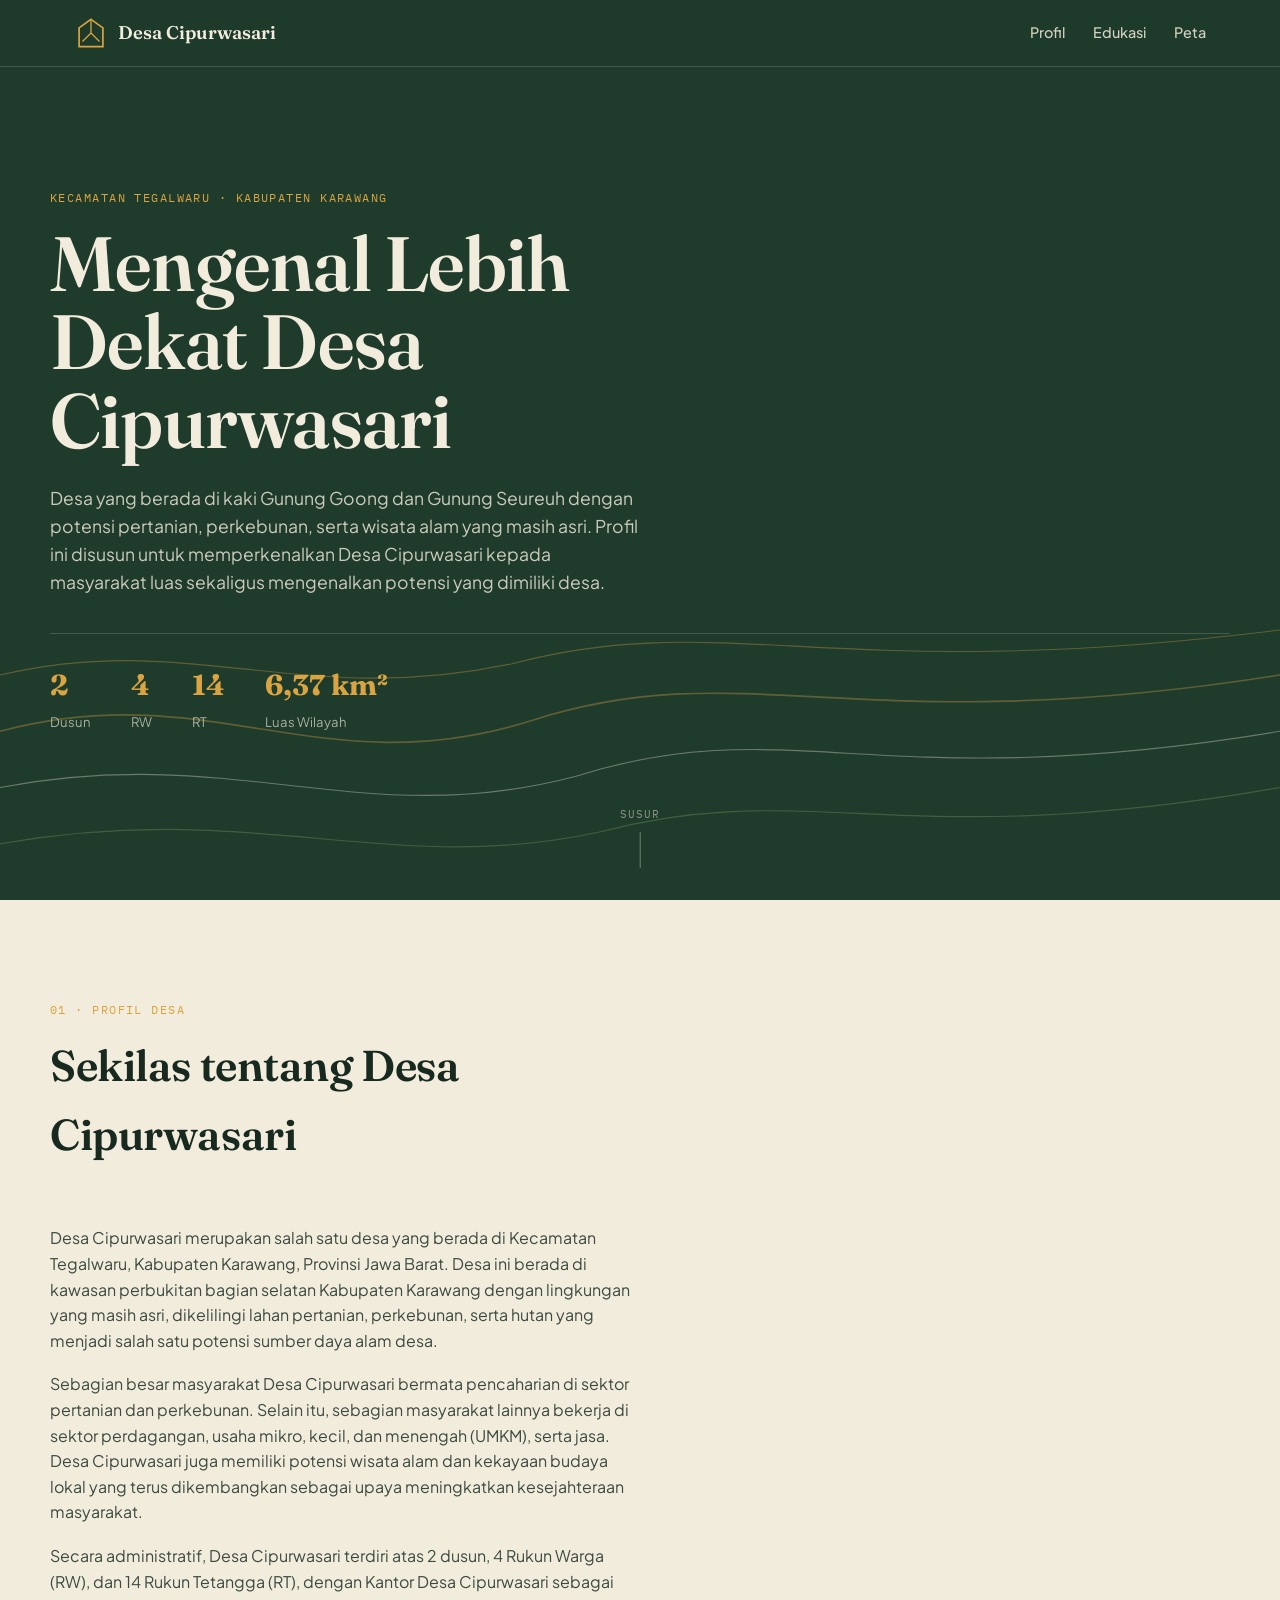
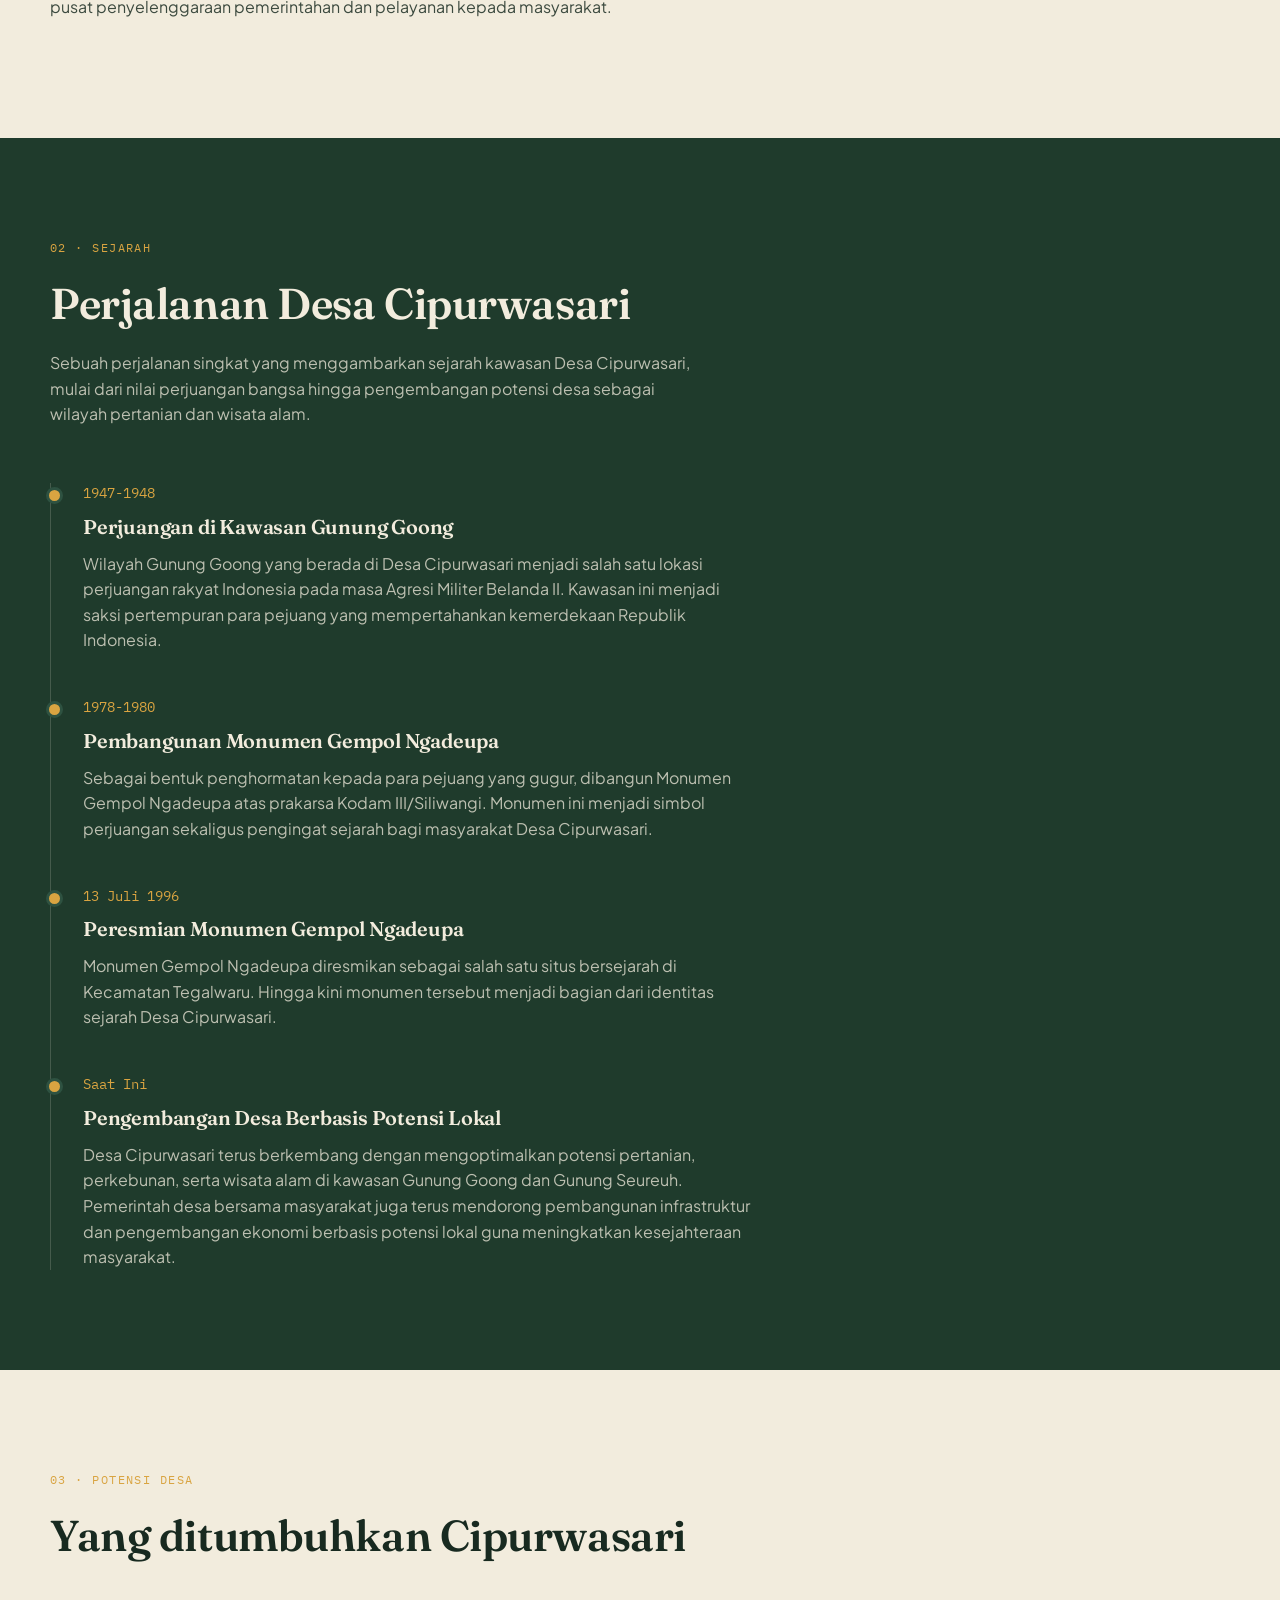
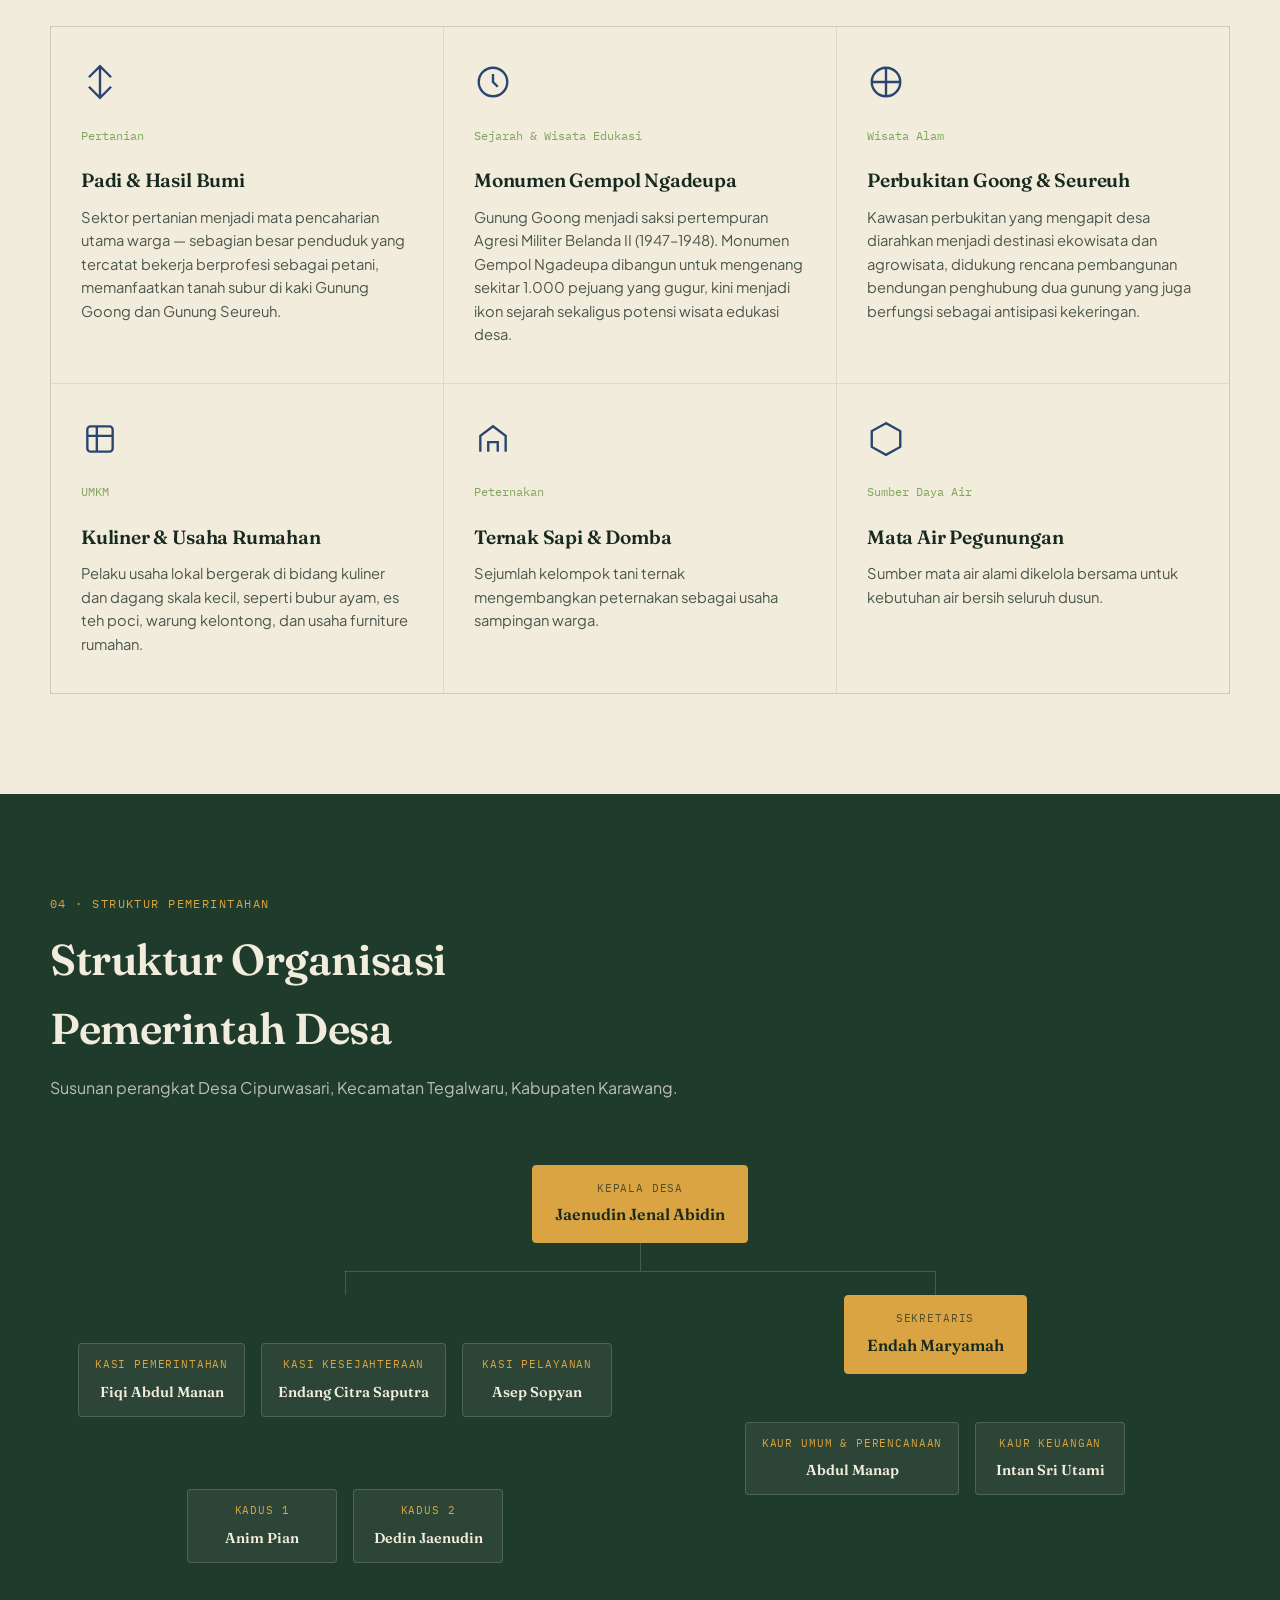
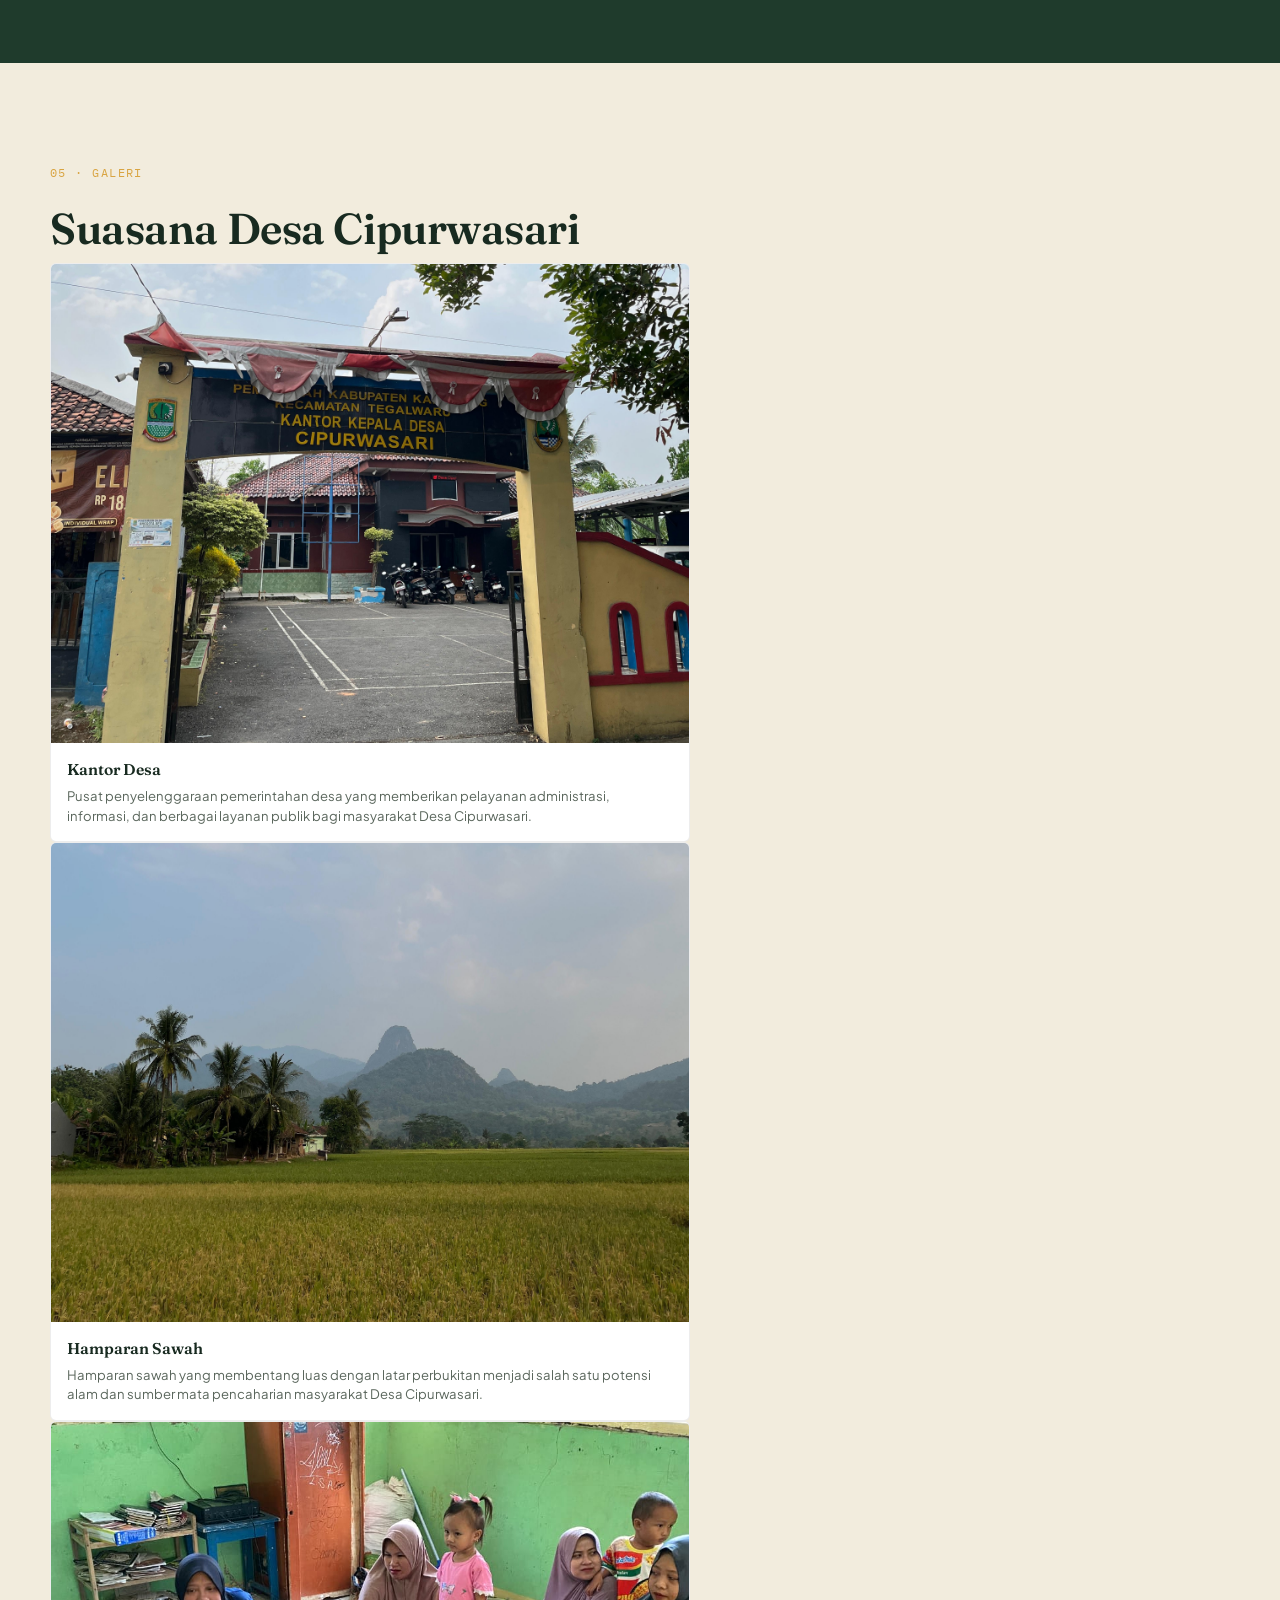
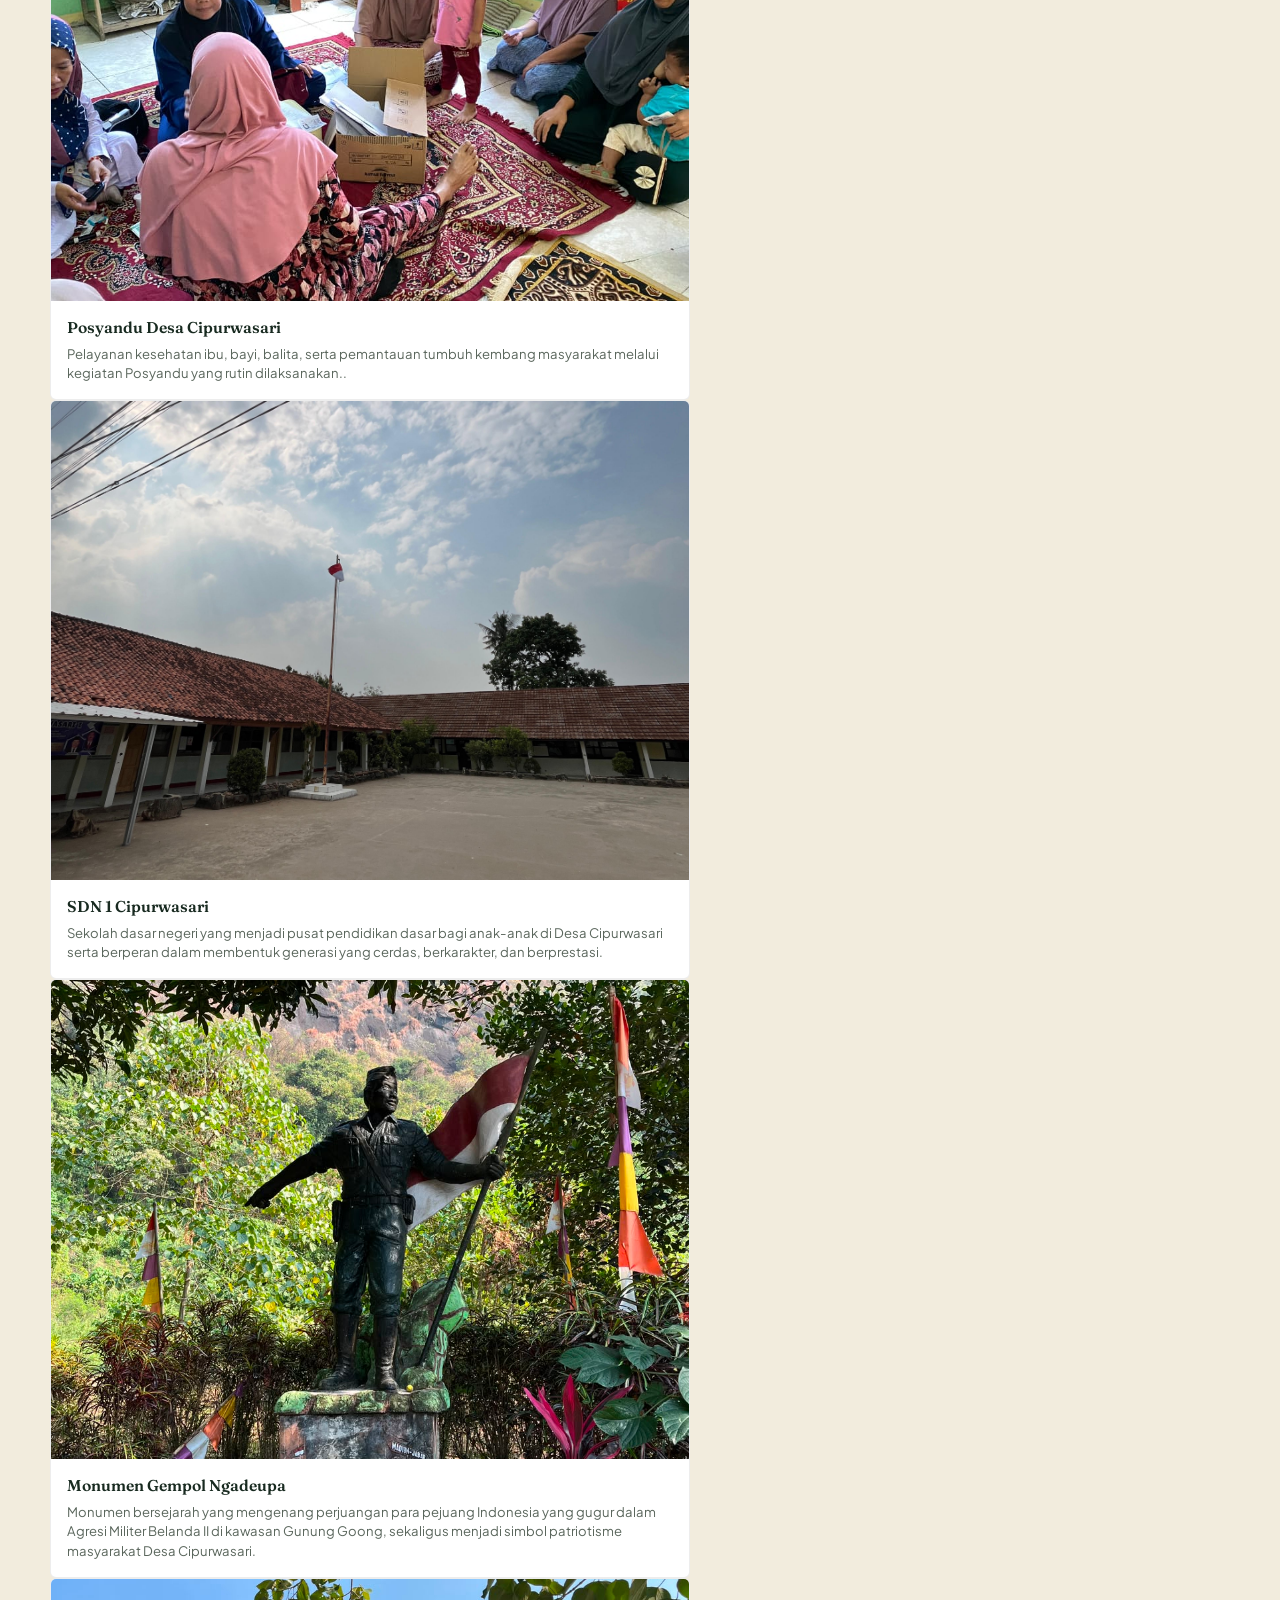
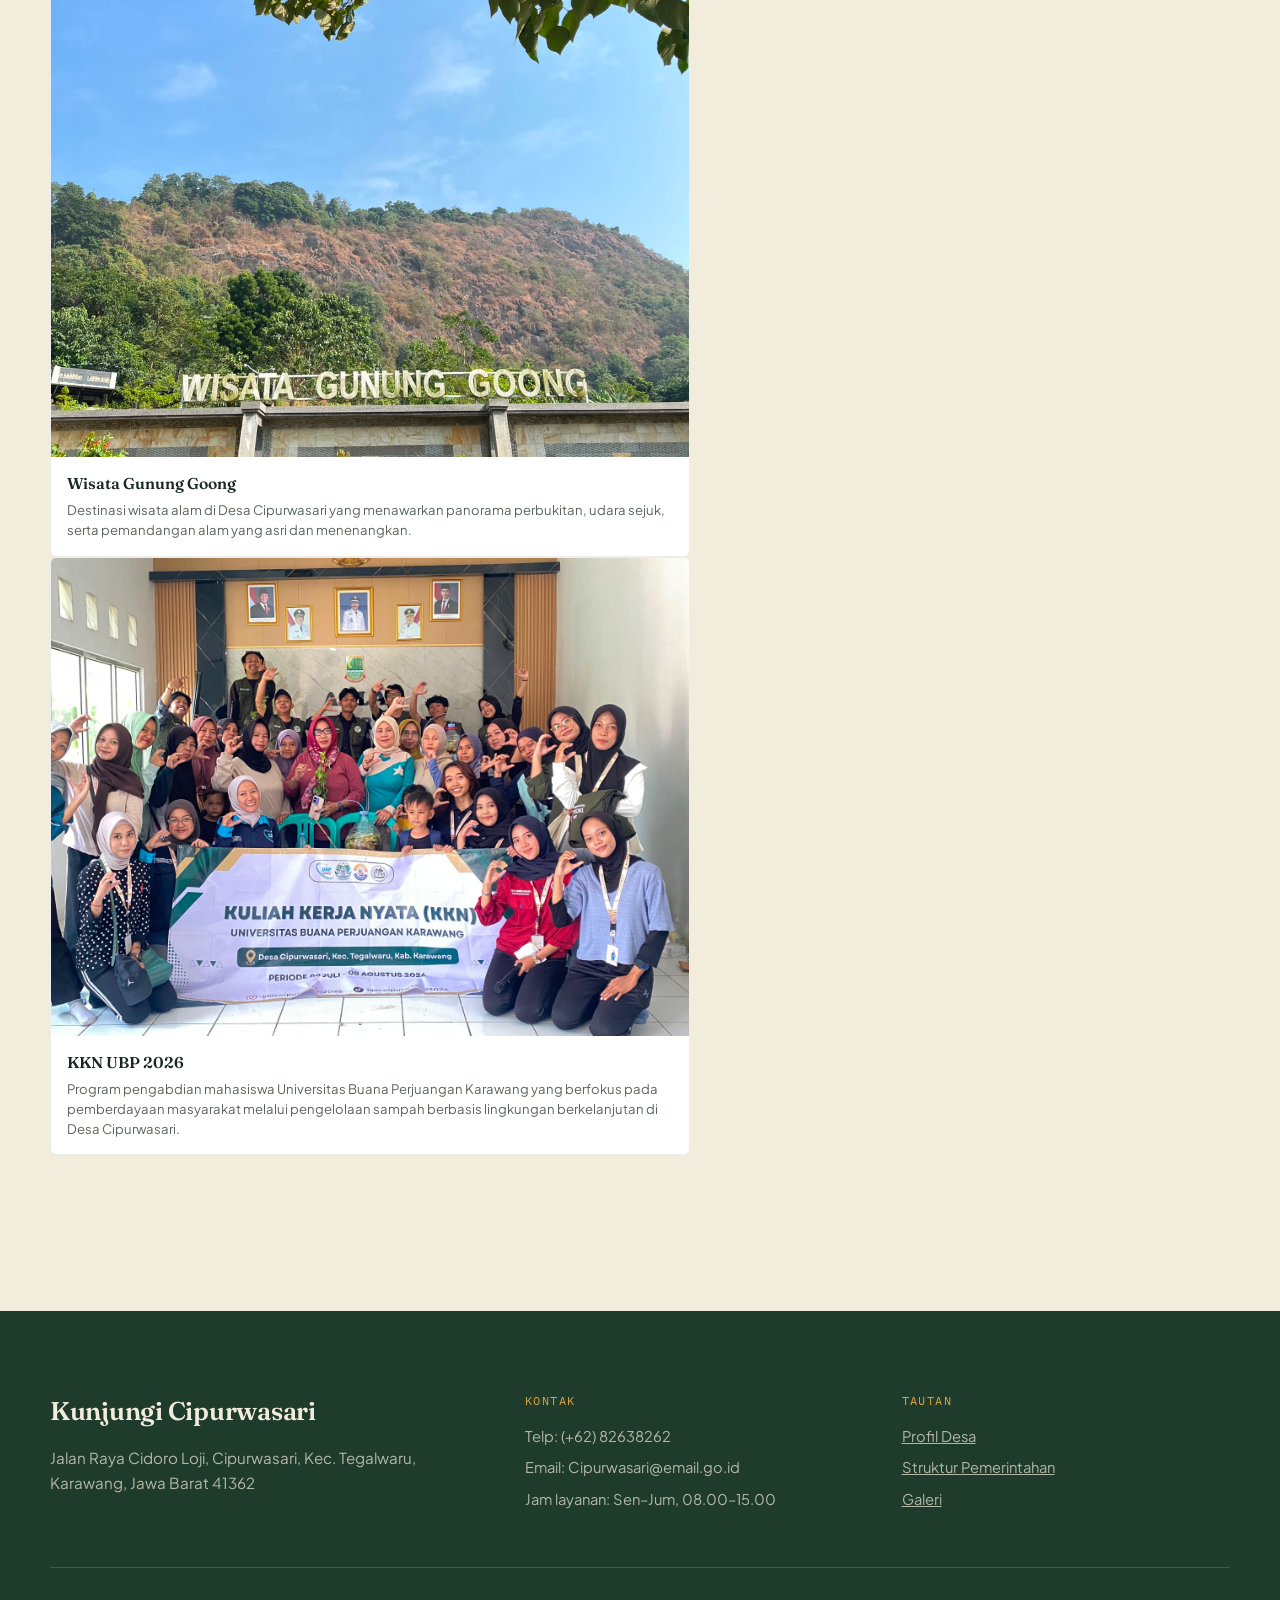
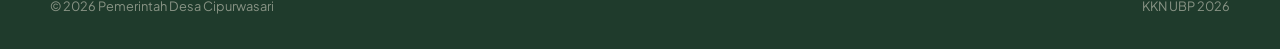
==== commit 1212c479: "Update index.html" ====
--- a/index.html
+++ b/index.html
@@ -1045,7 +1045,7 @@
         </div>
         <div class="foot-col">
           <span class="label">Kontak</span>
-          <p>Telp: 085221117674</p>
+          <p>Telp: (+62) 82638262</p>
           <p>Email: Cipurwasari@email.go.id</p>
           <p>Jam layanan: Sen–Jum, 08.00–15.00</p>
         </div>
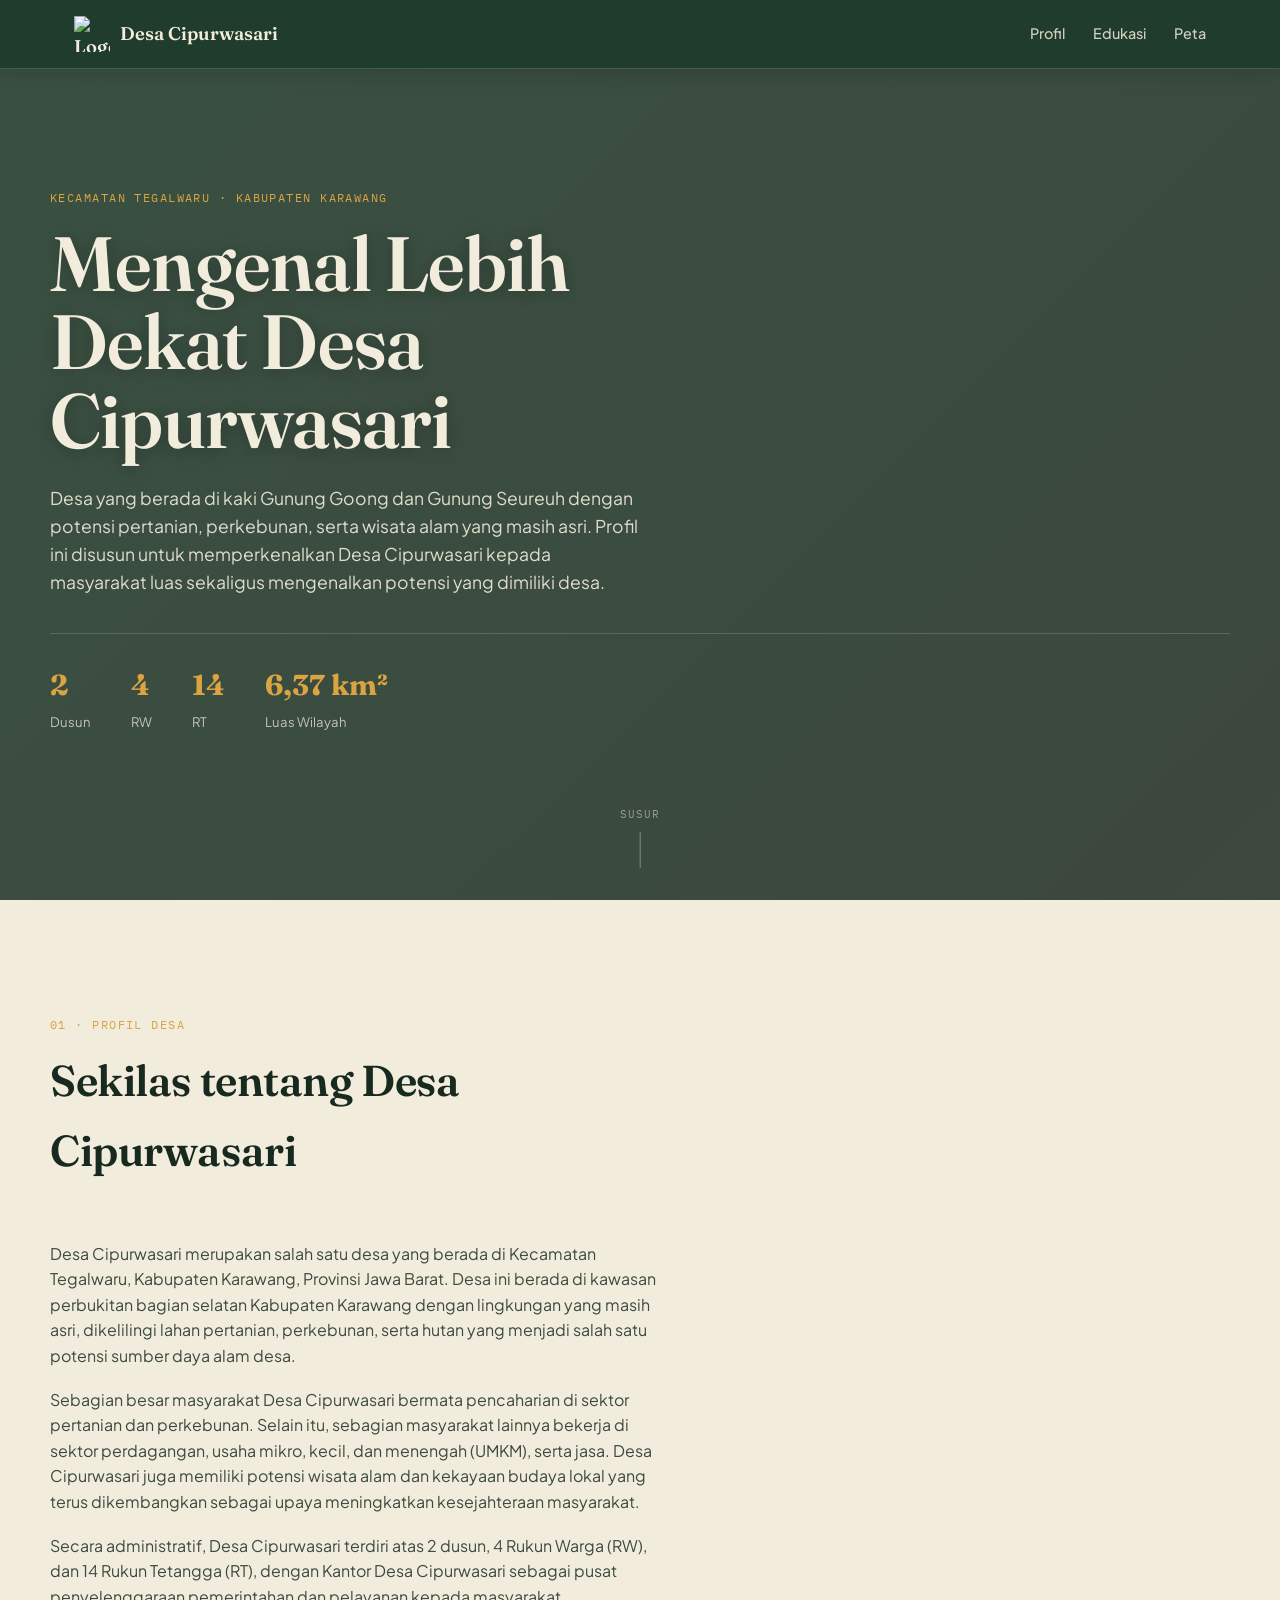
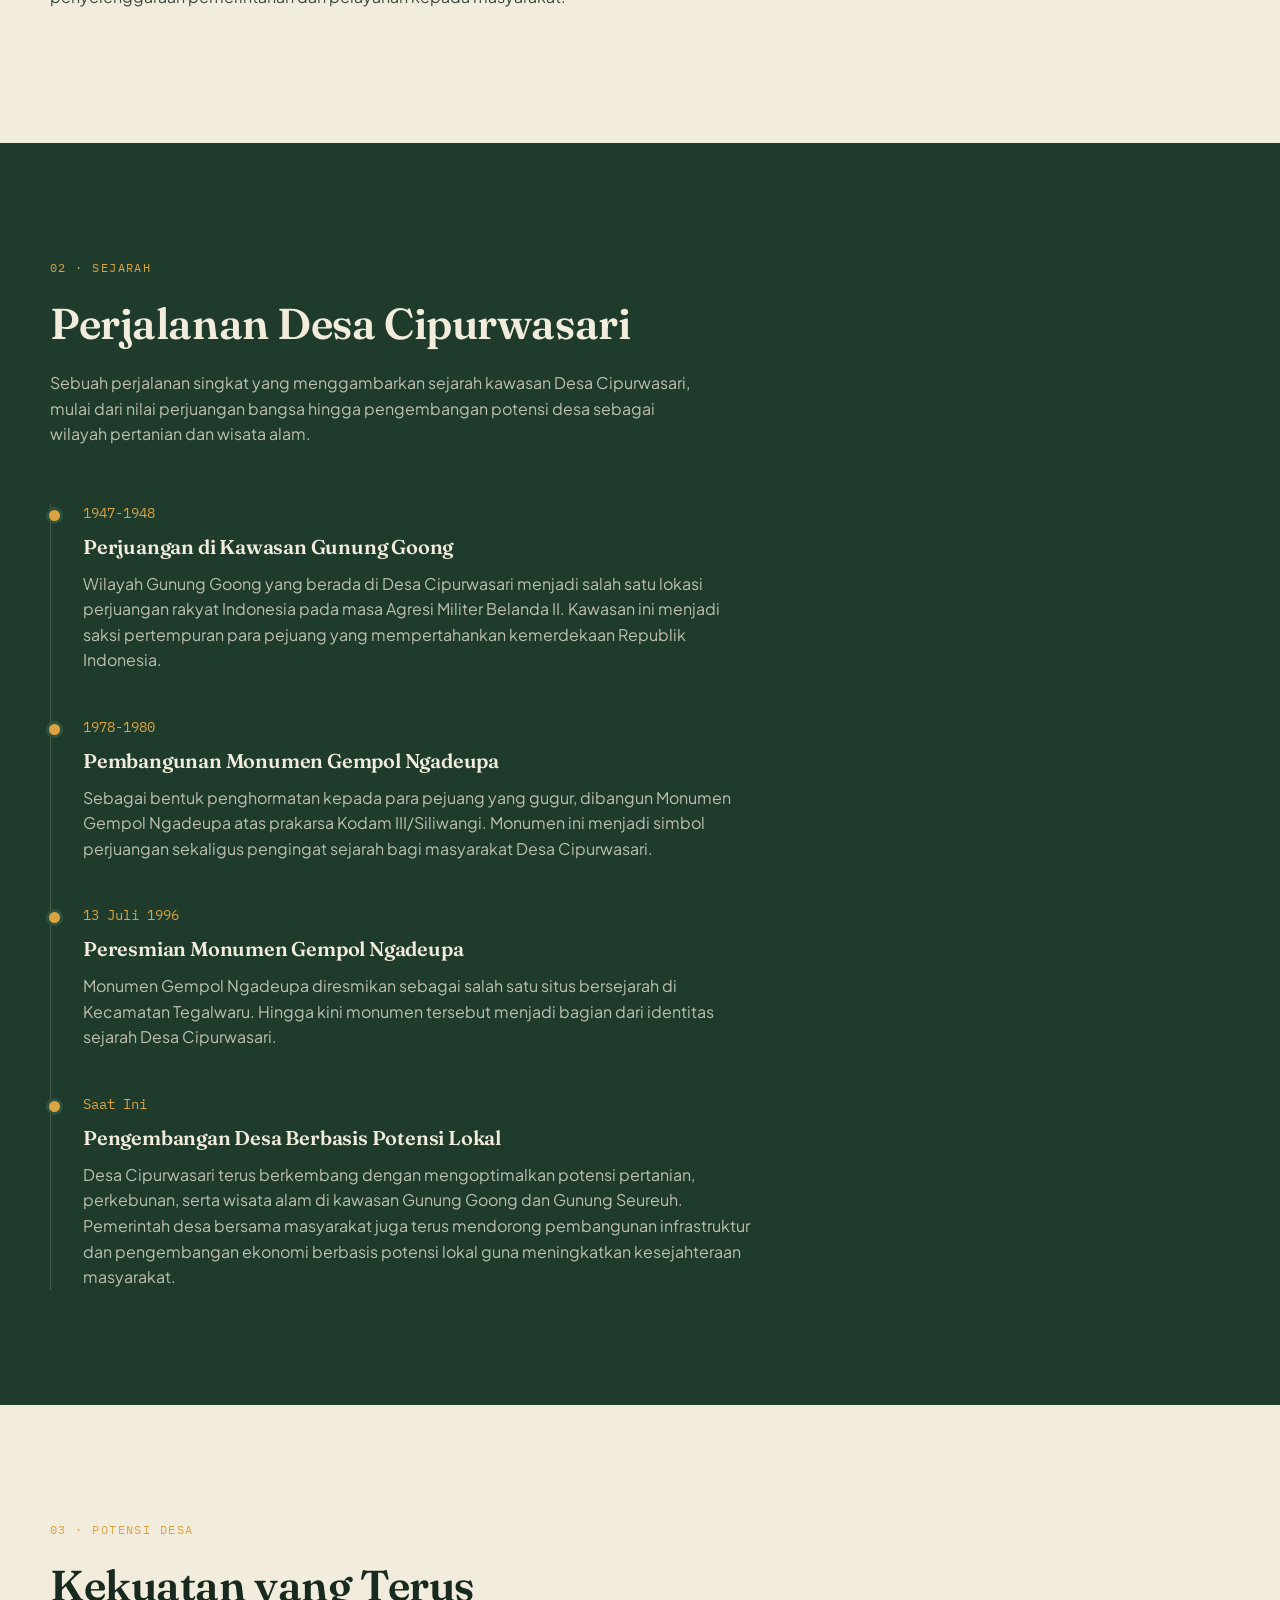
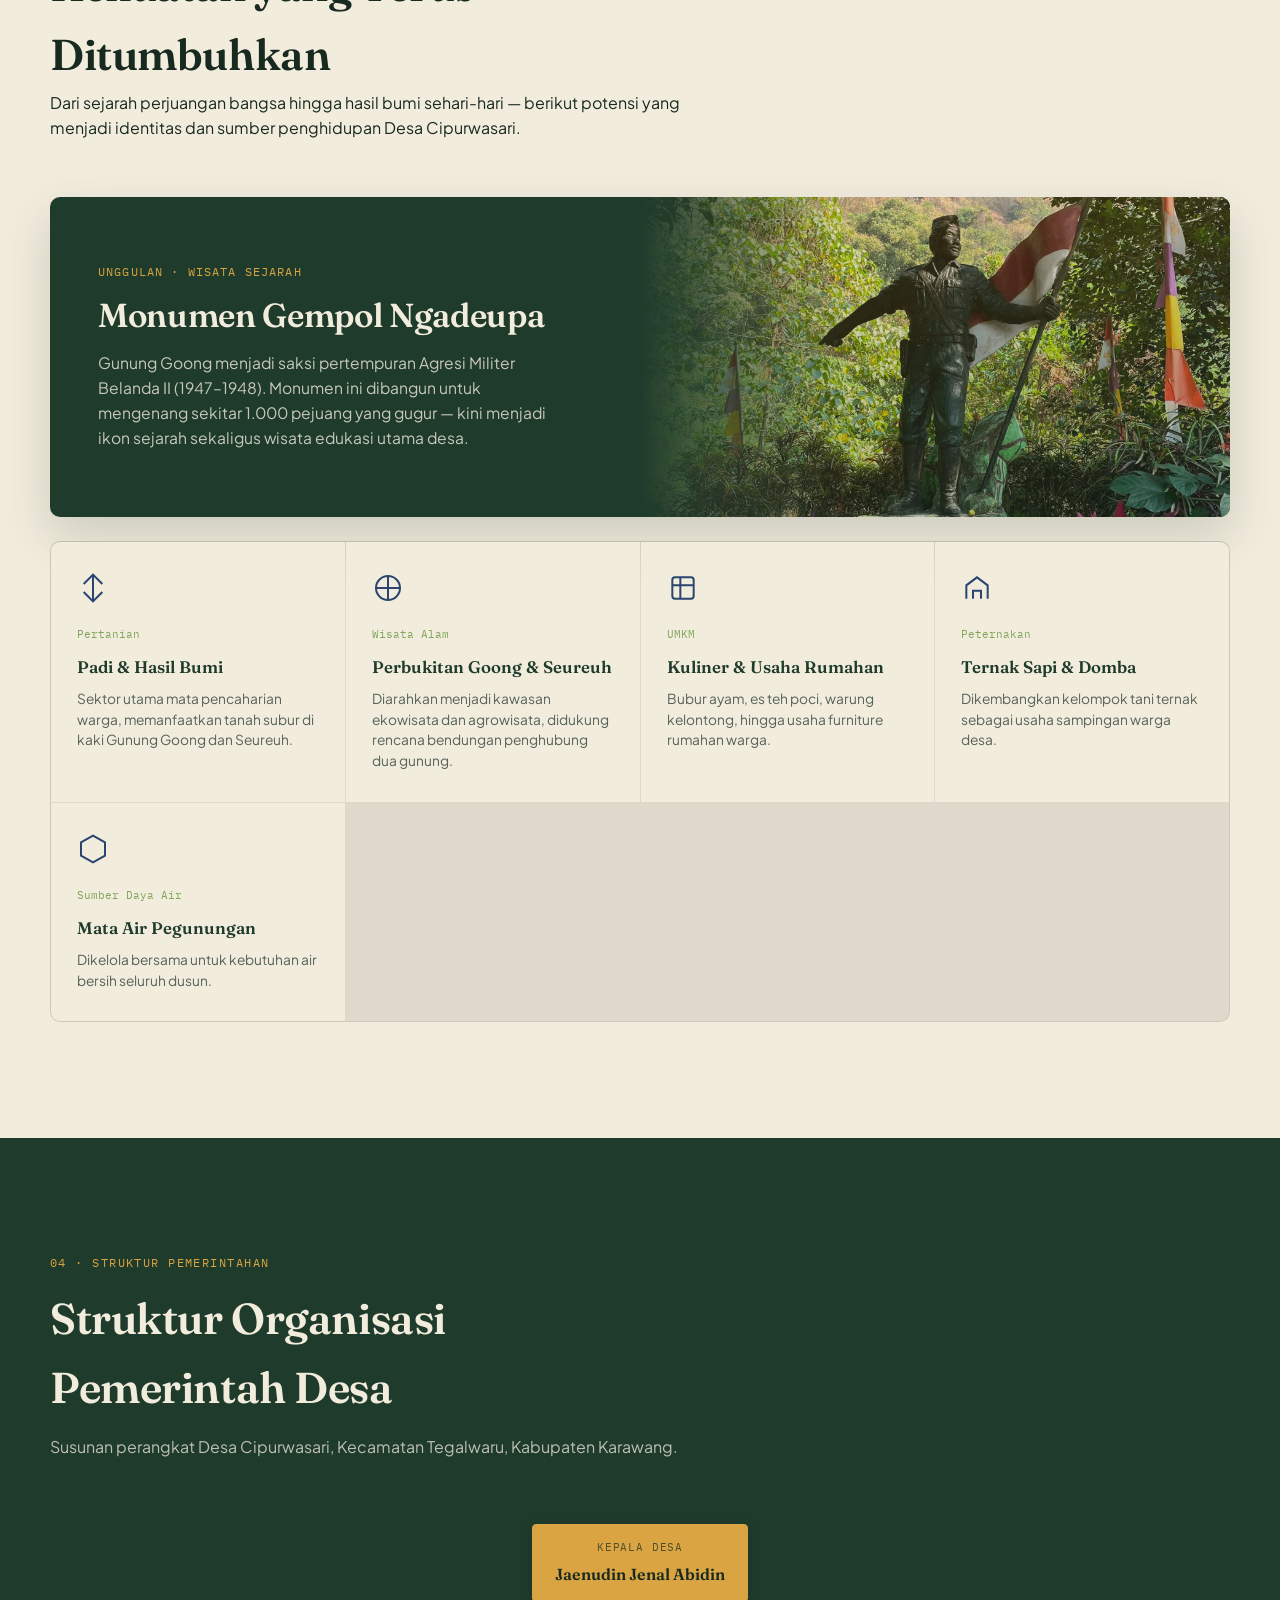
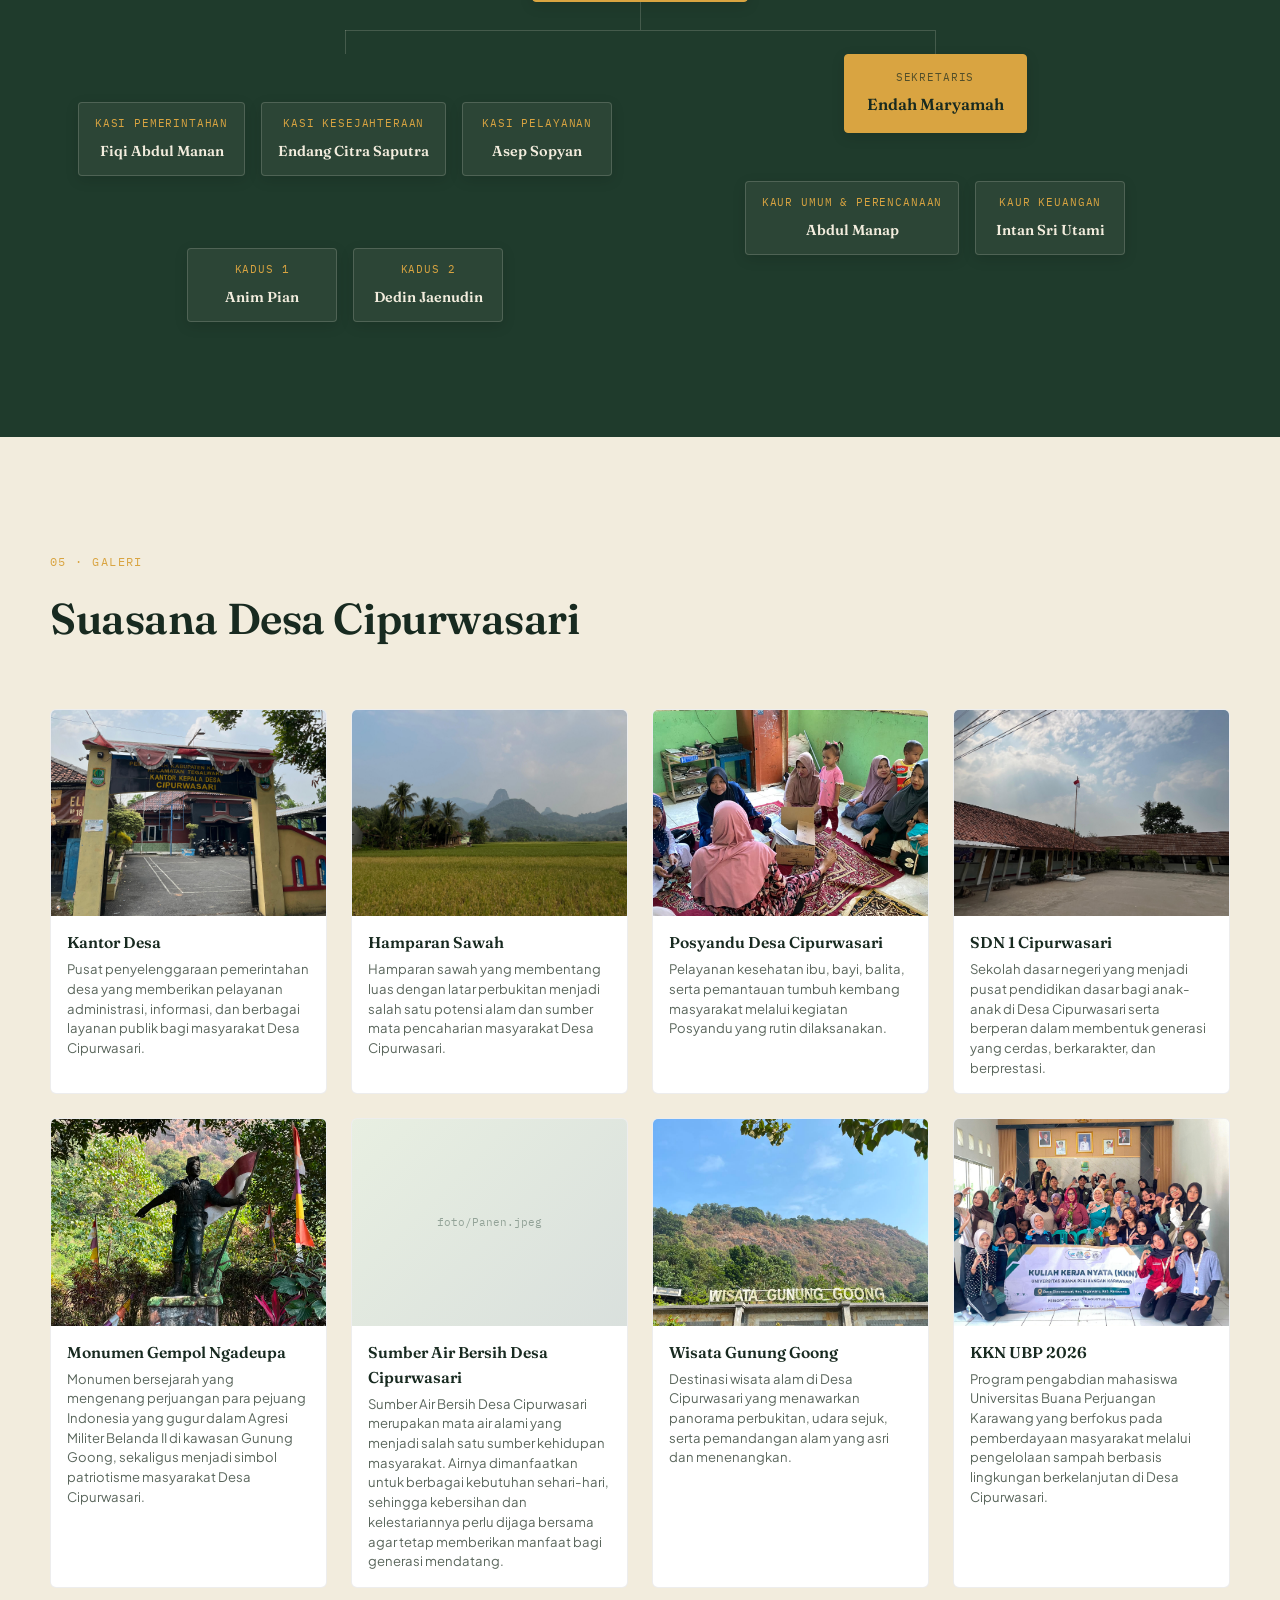
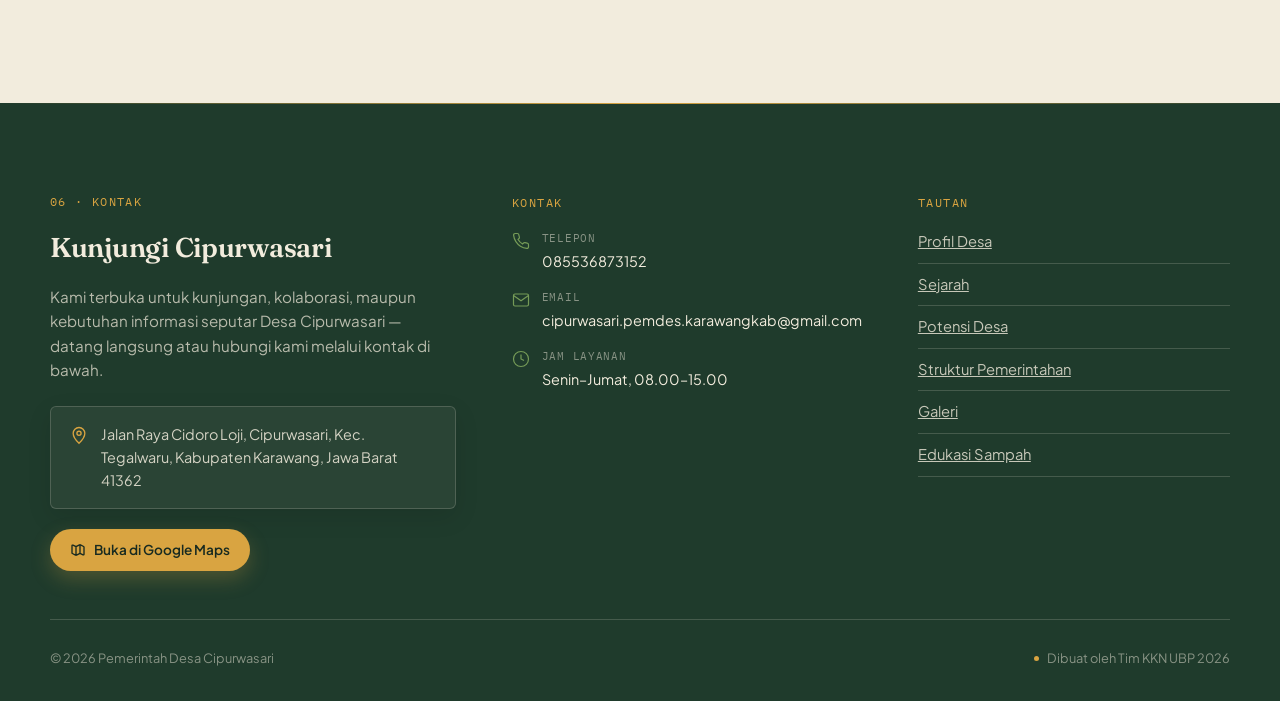
==== commit a257d436: "Update index.html" ====
--- a/index.html
+++ b/index.html
@@ -55,102 +55,104 @@
         max-width: 100%;
       }
 
-    /* ===== NAV ===== */
-nav.navbar-custom {
-  position: fixed;
-  top: 0;
-  left: 0;
-  right: 0;
-  z-index: 100;
-  background: rgba(31, 59, 44, 0.92);
-  backdrop-filter: blur(8px);
-  border-bottom: 1px solid rgba(242, 236, 221, 0.18);
-  padding: 16px 0;
-}
-.navbar-custom .container {
-  max-width: 1180px;
-  margin: 0 auto;
-  display: flex;
-  align-items: center;
-  justify-content: space-between;
-  padding: 0 24px;
-}
-.navbar-brand {
-  display: flex;
-  align-items: center;
-  gap: 10px;
-  font-family: "Fraunces", serif;
-  font-size: 1.15rem;
-  font-weight: 600;
-  color: var(--ivory);
-  text-decoration: none;
-}
-.brand-mark {
-  width: 34px;
-  height: 34px;
-}
-.navbar-nav {
-  display: flex;
-  gap: 28px;
-  list-style: none;
-  margin: 0;
-  padding: 0;
-}
-.navbar-nav .nav-link {
-  color: var(--ivory);
-  font-size: 0.9rem;
-  font-weight: 500;
-  opacity: 0.85;
-  text-decoration: none;
-  transition: opacity 0.2s;
-}
-.navbar-nav .nav-link:hover {
-  opacity: 1;
-}
-.nav-toggle {
-  display: none;
-  flex-direction: column;
-  gap: 5px;
-  background: none;
-  border: none;
-  cursor: pointer;
-}
-.nav-toggle span {
-  width: 24px;
-  height: 2px;
-  background: var(--ivory);
-}
-
-@media (max-width: 820px) {
-  .navbar-nav {
-    position: absolute;
-    top: 100%;
-    left: 0;
-    right: 0;
-    flex-direction: column;
-    gap: 0;
-    background: var(--green-deep);
-    max-height: 0;
-    overflow: hidden;
-    transition: max-height 0.3s ease;
-  }
-  .navbar-nav.open {
-    max-height: 500px;
-  }
-  .navbar-nav .nav-link {
-    display: block;
-    padding: 14px 24px;
-    border-top: 1px solid rgba(242, 236, 221, 0.15);
-  }
-  .nav-toggle {
-    display: flex;
-  }
-}
-
-/* Kompensasi supaya konten tidak tertutup navbar fixed */
-.hero {
-  padding-top: 96px !important;
-}
+      /* ===== NAV ===== */
+      nav.navbar-custom {
+        position: fixed;
+        top: 0;
+        left: 0;
+        right: 0;
+        z-index: 100;
+        background: rgba(31, 59, 44, 0.92);
+        backdrop-filter: blur(8px);
+        border-bottom: 1px solid rgba(242, 236, 221, 0.18);
+        padding: 16px 0;
+        box-shadow: 0 4px 20px rgba(0, 0, 0, 0.15);
+      }
+      .navbar-custom .container {
+        max-width: 1180px;
+        margin: 0 auto;
+        display: flex;
+        align-items: center;
+        justify-content: space-between;
+        padding: 0 24px;
+      }
+      .navbar-brand {
+        display: flex;
+        align-items: center;
+        gap: 10px;
+        font-family: "Fraunces", serif;
+        font-size: 1.15rem;
+        font-weight: 600;
+        color: var(--ivory);
+        text-decoration: none;
+      }
+      .brand-mark {
+        width: 36px;
+        height: 36px;
+        object-fit: contain;
+      }
+      .navbar-nav {
+        display: flex;
+        gap: 28px;
+        list-style: none;
+        margin: 0;
+        padding: 0;
+      }
+      .navbar-nav .nav-link {
+        color: var(--ivory);
+        font-size: 0.9rem;
+        font-weight: 500;
+        opacity: 0.85;
+        text-decoration: none;
+        transition: opacity 0.2s;
+      }
+      .navbar-nav .nav-link:hover {
+        opacity: 1;
+      }
+      .nav-toggle {
+        display: none;
+        flex-direction: column;
+        gap: 5px;
+        background: none;
+        border: none;
+        cursor: pointer;
+      }
+      .nav-toggle span {
+        width: 24px;
+        height: 2px;
+        background: var(--ivory);
+      }
+
+      @media (max-width: 820px) {
+        .navbar-nav {
+          position: absolute;
+          top: 100%;
+          left: 0;
+          right: 0;
+          flex-direction: column;
+          gap: 0;
+          background: var(--green-deep);
+          max-height: 0;
+          overflow: hidden;
+          transition: max-height 0.3s ease;
+        }
+        .navbar-nav.open {
+          max-height: 500px;
+        }
+        .navbar-nav .nav-link {
+          display: block;
+          padding: 14px 24px;
+          border-top: 1px solid rgba(242, 236, 221, 0.15);
+        }
+        .nav-toggle {
+          display: flex;
+        }
+      }
+
+      /* Kompensasi supaya konten tidak tertutup navbar fixed */
+      .hero {
+        padding-top: 96px !important;
+      }
 
       /* ===== HERO ===== */
       .hero {
@@ -159,18 +161,15 @@
         display: flex;
         flex-direction: column;
         justify-content: center;
-        background: var(--green-deep);
         color: var(--ivory);
         padding: 120px 24px 80px;
         overflow: hidden;
+        background:
+          linear-gradient(135deg, rgba(31, 59, 44, 0.88), rgba(15, 30, 22, 0.8)),
+          url("img/Profil.jpg") center/cover no-repeat;
       }
       .contour {
-        position: absolute;
-        inset: 0;
-        width: 100%;
-        height: 100%;
-        opacity: 0.35;
-        pointer-events: none;
+        display: none;
       }
       .hero-inner {
         max-width: 1180px;
@@ -188,11 +187,12 @@
         line-height: 1.02;
         max-width: 14ch;
         margin-bottom: 24px;
+        text-shadow: 0 2px 16px rgba(0, 0, 0, 0.25);
       }
       .hero p.lede {
         max-width: 46ch;
         font-size: 1.1rem;
-        color: rgba(242, 236, 221, 0.82);
+        color: rgba(242, 236, 221, 0.9);
         margin-bottom: 36px;
       }
       .hero-stats {
@@ -211,7 +211,7 @@
       }
       .hero-stats div span {
         font-size: 0.82rem;
-        color: rgba(242, 236, 221, 0.65);
+        color: rgba(242, 236, 221, 0.75);
       }
       .scroll-cue {
         position: absolute;
@@ -245,7 +245,7 @@
 
       /* ===== SECTION shared ===== */
       section {
-        padding: 100px 24px;
+        padding: clamp(72px, 9vw, 120px) 24px;
       }
       .section-inner {
         max-width: 1180px;
@@ -268,10 +268,8 @@
         background: var(--ivory);
       }
       .profil-grid {
-        display: grid;
-        grid-template-columns: 1.1fr 1fr;
-        gap: 64px;
-        align-items: start;
+        display: block;
+        max-width: 760px;
       }
       .profil-text p {
         margin-bottom: 18px;
@@ -283,6 +281,7 @@
         color: var(--ivory);
         border-radius: 4px;
         padding: 32px;
+        box-shadow: 0 8px 24px rgba(0, 0, 0, 0.1);
       }
       .info-card .row {
         display: flex;
@@ -302,13 +301,7 @@
         text-align: right;
       }
 
-      @media (max-width: 820px) {
-        .profil-grid {
-          grid-template-columns: 1fr;
-          gap: 40px;
-        }
-      }
-
+      
       /* ===== SEJARAH (timeline) ===== */
       .sejarah {
         background: var(--green-deep);
@@ -361,45 +354,126 @@
       .potensi {
         background: var(--ivory);
       }
-      .potensi-grid {
+      .potensi-layout {
+        display: flex;
+        flex-direction: column;
+        gap: 24px;
+      }
+
+      /* Kartu unggulan */
+      .p-featured {
         display: grid;
-        grid-template-columns: repeat(3, 1fr);
+        grid-template-columns: 1fr 1fr;
+        background: var(--green-deep);
+        color: var(--ivory);
+        border-radius: 10px;
+        overflow: hidden;
+        min-height: 320px;
+        box-shadow: 0 20px 50px rgba(31, 59, 44, 0.18);
+      }
+      .p-featured-text {
+        padding: 48px;
+        display: flex;
+        flex-direction: column;
+        justify-content: center;
+      }
+      .p-featured-text .tag {
+        font-family: "IBM Plex Mono", monospace;
+        font-size: 0.72rem;
+        letter-spacing: 0.1em;
+        text-transform: uppercase;
+        color: var(--gold);
+        margin-bottom: 14px;
+        display: inline-block;
+      }
+      .p-featured-text h3 {
+        font-size: clamp(1.5rem, 2.6vw, 2.1rem);
+        margin-bottom: 16px;
+        line-height: 1.15;
+      }
+      .p-featured-text p {
+        color: rgba(242, 236, 221, 0.8);
+        font-size: 0.98rem;
+        max-width: 42ch;
+      }
+      .p-featured-visual {
+        position: relative;
+        background:
+          linear-gradient(160deg, rgba(217, 164, 65, 0.25), rgba(31, 59, 44, 0.4)),
+          url("img/gempolngadeupa.jpg") center/cover;
+        min-height: 220px;
+      }
+      .p-featured-visual::after {
+        content: "";
+        position: absolute;
+        inset: 0;
+        background: linear-gradient(90deg, var(--green-deep), transparent 35%);
+      }
+      @media (max-width: 820px) {
+        .p-featured {
+          grid-template-columns: 1fr;
+        }
+        .p-featured-visual {
+          order: -1;
+          min-height: 200px;
+        }
+        .p-featured-text {
+          padding: 32px 28px;
+        }
+      }
+
+      /* Grid kartu pendukung */
+      .p-grid {
+        display: grid;
+        grid-template-columns: repeat(4, 1fr);
         gap: 1px;
         background: rgba(0, 0, 0, 0.08);
         border: 1px solid rgba(0, 0, 0, 0.08);
+        border-radius: 10px;
+        overflow: hidden;
       }
       .p-card {
+        position: relative;
         background: var(--ivory);
-        padding: 36px 30px;
-        position: relative;
-        transition: background 0.25s ease;
+        padding: 30px 26px;
+        transition: background 0.25s ease, box-shadow 0.25s ease;
       }
       .p-card:hover {
         background: #fff;
+        box-shadow: inset 0 0 0 1px rgba(217, 164, 65, 0.25);
+      }
+      .p-card .icon {
+        width: 32px;
+        height: 32px;
+        margin-bottom: 16px;
+        color: var(--indigo);
       }
       .p-card .num {
         font-family: "IBM Plex Mono", monospace;
-        font-size: 0.75rem;
+        font-size: 0.7rem;
         color: var(--bamboo);
-        margin-bottom: 20px;
+        margin-bottom: 10px;
         display: block;
       }
-      .p-card h3 {
-        font-size: 1.2rem;
-        margin-bottom: 10px;
+      .p-card h4 {
+        font-family: "Fraunces", serif;
+        font-weight: 600;
+        font-size: 1.05rem;
+        margin-bottom: 8px;
+        color: var(--green-deep);
       }
       .p-card p {
-        font-size: 0.92rem;
-        color: #4a564c;
-      }
-      .p-card .icon {
-        width: 38px;
-        height: 38px;
-        margin-bottom: 18px;
-        color: var(--indigo);
-      }
-      @media (max-width: 820px) {
-        .potensi-grid {
+        font-size: 0.86rem;
+        color: #55625a;
+        line-height: 1.5;
+      }
+      @media (max-width: 980px) {
+        .p-grid {
+          grid-template-columns: repeat(2, 1fr);
+        }
+      }
+      @media (max-width: 560px) {
+        .p-grid {
           grid-template-columns: 1fr;
         }
       }
@@ -528,181 +602,382 @@
         font-size: 0.82rem;
         color: rgba(242, 236, 221, 0.65);
       }
-/* ===== STRUKTUR / DIREKTORI ===== */
-  .struktur{background:var(--green-deep); color:var(--ivory);}
-  .struktur .section-head p{color:rgba(242,236,221,0.75); margin-top:12px; max-width:60ch;}
-  .org-top{
-    display:flex; gap:24px; margin-bottom:56px; flex-wrap:wrap;
-  }
-  .org-chip{
-    border:1px solid var(--line); padding:18px 24px; border-radius:4px; flex:1; min-width:220px;
-  }
-  .org-chip .label{margin-bottom:6px; display:block;}
-  .org-chip strong{font-family:'Fraunces',serif; font-size:1.1rem;}
- 
-  /* ===== ORG CHART ===== */
-  .org-chart{
-    display:flex; flex-direction:column; align-items:center;
-    padding-top:8px;
-  }
-  .org-node{
-    background:rgba(242,236,221,0.06);
-    border:1px solid var(--line);
-    border-radius:4px;
-    padding:14px 22px;
-    text-align:center;
-    min-width:180px;
-  }
-  .org-node.top{
-    background:var(--gold); border-color:var(--gold);
-  }
-  .org-node.top .org-role{color:rgba(24,42,32,0.7);}
-  .org-node.top .org-name{color:var(--ink);}
-  .org-role{
-    display:block; font-family:'IBM Plex Mono',monospace; font-size:0.66rem;
-    letter-spacing:0.08em; text-transform:uppercase; color:var(--gold); margin-bottom:5px;
-  }
-  .org-name{font-family:'Fraunces',serif; font-size:1rem; font-weight:600;}
- 
-  .org-level0{margin-bottom:0;}
-  .org-connector-v{width:1px; height:28px; background:var(--line);}
-  .org-branch-row{
-    display:flex; justify-content:center; gap:0; width:100%; margin-top:0;
-  }
-  .org-branch{
-    display:flex; flex-direction:column; align-items:center;
-    flex:1; position:relative; padding:0 18px;
-  }
-  .org-branch::before{
-    content:''; position:absolute; top:0; left:50%; right:-50%;
-    height:1px; background:var(--line);
-  }
-  .org-branch:first-child::before{left:50%; right:0;}
-  .org-branch:last-child::before{left:0; right:50%;}
-  .org-branch:only-child::before{display:none;}
-  .org-branch .stem{width:1px; height:24px; background:var(--line); margin-bottom:0;}
-  .org-branch .org-node{margin-top:24px;}
- 
-  .org-children{
-    display:flex; justify-content:center; gap:16px; flex-wrap:wrap;
-    margin-top:24px; width:100%;
-  }
-  .org-children .org-node{min-width:150px; padding:12px 16px;}
-  .org-children .org-node .org-name{font-size:0.9rem;}
- 
-  .kadus-wrap{margin-top:24px; width:100%; display:flex; justify-content:center;}
-  .kadus-wrap .org-branch{padding:0 14px;}
- 
-  @media (max-width:820px){
-    .org-branch-row{flex-direction:column; align-items:center;}
-    .org-branch{padding:0; margin-bottom:32px;}
-    .org-branch::before{display:none;}
-    .org-branch .stem{height:24px;}
-  }
+
+      /* ===== ORG CHART ===== */
+      .org-chart {
+        display: flex;
+        flex-direction: column;
+        align-items: center;
+        padding-top: 8px;
+      }
+      .org-node {
+        background: rgba(242, 236, 221, 0.06);
+        border: 1px solid var(--line);
+        border-radius: 4px;
+        padding: 14px 22px;
+        text-align: center;
+        min-width: 180px;
+        box-shadow: 0 4px 14px rgba(0, 0, 0, 0.12);
+        transition: transform 0.2s ease, box-shadow 0.2s ease;
+      }
+      .org-node:hover {
+        transform: translateY(-2px);
+        box-shadow: 0 8px 20px rgba(0, 0, 0, 0.18);
+      }
+      .org-node.top {
+        background: var(--gold);
+        border-color: var(--gold);
+      }
+      .org-node.top .org-role {
+        color: rgba(24, 42, 32, 0.7);
+      }
+      .org-node.top .org-name {
+        color: var(--ink);
+      }
+      .org-role {
+        display: block;
+        font-family: "IBM Plex Mono", monospace;
+        font-size: 0.66rem;
+        letter-spacing: 0.08em;
+        text-transform: uppercase;
+        color: var(--gold);
+        margin-bottom: 5px;
+      }
+      .org-name {
+        font-family: "Fraunces", serif;
+        font-size: 1rem;
+        font-weight: 600;
+      }
+
+      .org-level0 {
+        margin-bottom: 0;
+      }
+      .org-connector-v {
+        width: 1px;
+        height: 28px;
+        background: var(--line);
+      }
+      .org-branch-row {
+        display: flex;
+        justify-content: center;
+        gap: 0;
+        width: 100%;
+        margin-top: 0;
+      }
+      .org-branch {
+        display: flex;
+        flex-direction: column;
+        align-items: center;
+        flex: 1;
+        position: relative;
+        padding: 0 18px;
+      }
+      .org-branch::before {
+        content: "";
+        position: absolute;
+        top: 0;
+        left: 50%;
+        right: -50%;
+        height: 1px;
+        background: var(--line);
+      }
+      .org-branch:first-child::before {
+        left: 50%;
+        right: 0;
+      }
+      .org-branch:last-child::before {
+        left: 0;
+        right: 50%;
+      }
+      .org-branch:only-child::before {
+        display: none;
+      }
+      .org-branch .stem {
+        width: 1px;
+        height: 24px;
+        background: var(--line);
+        margin-bottom: 0;
+      }
+      .org-branch .org-node {
+        margin-top: 24px;
+      }
+
+      .org-children {
+        display: flex;
+        justify-content: center;
+        gap: 16px;
+        flex-wrap: wrap;
+        margin-top: 24px;
+        width: 100%;
+      }
+      .org-children .org-node {
+        min-width: 150px;
+        padding: 12px 16px;
+      }
+      .org-children .org-node .org-name {
+        font-size: 0.9rem;
+      }
+
+      .kadus-wrap {
+        margin-top: 24px;
+        width: 100%;
+        display: flex;
+        justify-content: center;
+      }
+      .kadus-wrap .org-branch {
+        padding: 0 14px;
+      }
+
+      @media (max-width: 820px) {
+        .org-branch-row {
+          flex-direction: column;
+          align-items: center;
+        }
+        .org-branch {
+          padding: 0;
+          margin-bottom: 32px;
+        }
+        .org-branch::before {
+          display: none;
+        }
+        .org-branch .stem {
+          height: 24px;
+        }
+      }
+
       /* ===== GALERI ===== */
+      .g-grid {
+        display: grid;
+        grid-template-columns: repeat(4, 1fr);
+        gap: 24px;
+      }
       .g-item {
-  background: #fff;
-  border: 1px solid rgba(0, 0, 0, 0.07);
-  border-radius: 6px;
-  overflow: hidden;
-  transition: transform 0.25s ease, box-shadow 0.25s ease;
-}
-.g-item:hover {
-  transform: translateY(-4px);
-  box-shadow: 0 12px 28px rgba(31, 59, 44, 0.14);
-}
-.g-photo {
-  aspect-ratio: 4/3;
-  width: 100%;
-  overflow: hidden;
-  background: linear-gradient(135deg, rgba(127, 166, 92, 0.18), rgba(46, 82, 65, 0.18));
-  position: relative;
-}
-.g-photo img {
-  width: 100%;
-  height: 100%;
-  object-fit: cover;
-  transition: transform 0.4s ease;
-}
-.g-item:hover .g-photo img {
-  transform: scale(1.06);
-}
-.g-photo .g-placeholder {
-  position: absolute; inset: 0;
-  display: flex; align-items: center; justify-content: center;
-  font-family: "IBM Plex Mono", monospace;
-  font-size: 0.66rem; color: rgba(31, 59, 44, 0.4);
-  text-align: center; padding: 0 14px;
-}
-.g-caption {
-  padding: 14px 16px 16px;
-}
-.g-caption .g-title {
-  font-family: "Fraunces", serif;
-  font-size: 0.98rem;
-  font-weight: 600;
-  display: block;
-  margin-bottom: 4px;
-}
-.g-caption p {
-  font-size: 0.82rem;
-  color: #5a665c;
-  line-height: 1.5;
-}
-@media (max-width: 900px) {
-  .g-grid { grid-template-columns: repeat(2, 1fr); }
-}
-@media (max-width: 480px) {
-  .g-grid { grid-template-columns: 1fr; }
-}
+        background: #fff;
+        border: 1px solid rgba(0, 0, 0, 0.07);
+        border-radius: 6px;
+        overflow: hidden;
+        transition: transform 0.25s ease, box-shadow 0.25s ease;
+      }
+      .g-item:hover {
+        transform: translateY(-4px);
+        box-shadow: 0 12px 28px rgba(31, 59, 44, 0.14);
+      }
+      .g-photo {
+        aspect-ratio: 4/3;
+        width: 100%;
+        overflow: hidden;
+        background: linear-gradient(135deg, rgba(127, 166, 92, 0.18), rgba(46, 82, 65, 0.18));
+        position: relative;
+      }
+      .g-photo img {
+        width: 100%;
+        height: 100%;
+        object-fit: cover;
+        transition: transform 0.4s ease;
+      }
+      .g-item:hover .g-photo img {
+        transform: scale(1.06);
+      }
+      .g-photo .g-placeholder {
+        position: absolute;
+        inset: 0;
+        display: flex;
+        align-items: center;
+        justify-content: center;
+        font-family: "IBM Plex Mono", monospace;
+        font-size: 0.66rem;
+        color: rgba(31, 59, 44, 0.4);
+        text-align: center;
+        padding: 0 14px;
+      }
+      .g-caption {
+        padding: 14px 16px 16px;
+      }
+      .g-caption .g-title {
+        font-family: "Fraunces", serif;
+        font-size: 0.98rem;
+        font-weight: 600;
+        display: block;
+        margin-bottom: 4px;
+      }
+      .g-caption p {
+        font-size: 0.82rem;
+        color: #5a665c;
+        line-height: 1.5;
+      }
+      @media (max-width: 900px) {
+        .g-grid {
+          grid-template-columns: repeat(2, 1fr);
+        }
+      }
+      @media (max-width: 480px) {
+        .g-grid {
+          grid-template-columns: 1fr;
+        }
+      }
 
       /* ===== KONTAK / FOOTER ===== */
       footer {
         background: var(--green-deep);
         color: var(--ivory);
-        padding: 80px 24px 32px;
+        padding: 90px 24px 32px;
+        position: relative;
+      }
+      footer::before {
+        content: "";
+        position: absolute;
+        top: 0;
+        left: 0;
+        right: 0;
+        height: 1px;
+        background: linear-gradient(90deg, transparent, var(--gold), transparent);
       }
       .foot-grid {
         max-width: 1180px;
         margin: 0 auto;
         display: grid;
         grid-template-columns: 1.3fr 1fr 1fr;
-        gap: 48px;
+        gap: 56px;
         padding-bottom: 48px;
         border-bottom: 1px solid var(--line);
       }
+
+      .foot-main .eyebrow-foot {
+        font-family: "IBM Plex Mono", monospace;
+        font-size: 0.72rem;
+        letter-spacing: 0.12em;
+        text-transform: uppercase;
+        color: var(--gold);
+        display: block;
+        margin-bottom: 14px;
+      }
       .foot-grid h3 {
-        font-size: 1.6rem;
-        margin-bottom: 14px;
-      }
-      .foot-grid p {
-        color: rgba(242, 236, 221, 0.7);
-        max-width: 38ch;
+        font-size: 1.7rem;
+        margin-bottom: 16px;
+      }
+      .foot-grid > .foot-main > p {
+        color: rgba(242, 236, 221, 0.72);
+        max-width: 40ch;
         font-size: 0.95rem;
-      }
+        margin-bottom: 24px;
+      }
+      .foot-address {
+        display: flex;
+        gap: 12px;
+        align-items: flex-start;
+        padding: 16px 18px;
+        background: rgba(242, 236, 221, 0.05);
+        border: 1px solid var(--line);
+        border-radius: 6px;
+        margin-bottom: 20px;
+        box-shadow: 0 8px 24px rgba(0, 0, 0, 0.1);
+      }
+      .foot-address svg {
+        flex-shrink: 0;
+        margin-top: 2px;
+        color: var(--gold);
+      }
+      .foot-address p {
+        font-size: 0.9rem;
+        color: rgba(242, 236, 221, 0.85);
+        margin: 0;
+        max-width: 32ch;
+      }
+
+      .btn-maps {
+        display: inline-flex;
+        align-items: center;
+        gap: 8px;
+        font-family: "Plus Jakarta Sans", sans-serif;
+        font-size: 0.85rem;
+        font-weight: 600;
+        color: var(--ink);
+        background: var(--gold);
+        padding: 10px 20px;
+        border-radius: 50px;
+        text-decoration: none;
+        transition: transform 0.2s ease, box-shadow 0.2s ease;
+        box-shadow: 0 8px 20px rgba(217, 164, 65, 0.25);
+      }
+      .btn-maps:hover {
+        transform: translateY(-2px);
+        box-shadow: 0 12px 28px rgba(217, 164, 65, 0.35);
+      }
+
       .foot-col .label {
         display: block;
-        margin-bottom: 14px;
-      }
-      .foot-col p {
-        margin-bottom: 8px;
+        margin-bottom: 18px;
+      }
+      .foot-item {
+        display: flex;
+        gap: 12px;
+        align-items: flex-start;
+        margin-bottom: 16px;
+      }
+      .foot-item svg {
+        flex-shrink: 0;
+        margin-top: 2px;
+        color: var(--bamboo);
+        opacity: 0.9;
+      }
+      .foot-item div p {
+        margin: 0;
+        font-size: 0.9rem;
+      }
+      .foot-item div span.small-label {
+        display: block;
+        font-size: 0.7rem;
+        color: rgba(242, 236, 221, 0.5);
+        text-transform: uppercase;
+        letter-spacing: 0.06em;
+        margin-bottom: 2px;
+        font-family: "IBM Plex Mono", monospace;
+      }
+
+      .foot-col .link-list a {
+        display: block;
         font-size: 0.92rem;
-      }
+        color: rgba(242, 236, 221, 0.8);
+        padding: 9px 0;
+        border-bottom: 1px solid var(--line);
+        transition: color 0.2s, padding-left 0.2s;
+      }
+      .foot-col .link-list a:first-child {
+        padding-top: 0;
+      }
+      .foot-col .link-list a:hover {
+        color: var(--gold);
+        padding-left: 4px;
+      }
+
       .foot-bottom {
         max-width: 1180px;
         margin: 0 auto;
         padding-top: 28px;
         display: flex;
         justify-content: space-between;
+        align-items: center;
         flex-wrap: wrap;
         gap: 12px;
         font-size: 0.8rem;
         color: rgba(242, 236, 221, 0.5);
       }
+      .foot-bottom .made-by {
+        display: flex;
+        align-items: center;
+        gap: 8px;
+      }
+      .foot-bottom .made-by span.dot {
+        width: 5px;
+        height: 5px;
+        border-radius: 50%;
+        background: var(--gold);
+      }
+
       @media (max-width: 820px) {
         .foot-grid {
           grid-template-columns: 1fr;
-          gap: 32px;
+          gap: 40px;
         }
       }
 
@@ -721,22 +996,19 @@
   </head>
   <body>
     <nav class="navbar-custom">
-  <div class="container">
-    <a class="navbar-brand" href="index.html">
-      <svg class="brand-mark" viewBox="0 0 40 40" fill="none">
-        <path d="M20 4L34 14V36H6V14L20 4Z" stroke="#D9A441" stroke-width="2" fill="none" />
-        <path d="M20 4L20 20M20 20L10 30M20 20L30 30" stroke="#D9A441" stroke-width="1.5" />
-      </svg>
-      Desa Cipurwasari
-    </a>
-    <button class="nav-toggle" id="navToggle" aria-label="Buka menu"><span></span><span></span><span></span></button>
-    <div class="navbar-nav" id="navList">
-      <a class="nav-link" href="index.html">Profil</a>
-      <a class="nav-link" href="edukasi.html">Edukasi</a>
-      <a class="nav-link" href="peta.html">Peta</a>
-    </div>
-  </div>
-</nav>
+      <div class="container">
+        <a class="navbar-brand" href="index.html">
+          <img src="img/logodeda.png" alt="Logo Kabupaten Karawang" class="brand-mark" />
+          Desa Cipurwasari
+        </a>
+        <button class="nav-toggle" id="navToggle" aria-label="Buka menu"><span></span><span></span><span></span></button>
+        <div class="navbar-nav" id="navList">
+          <a class="nav-link" href="index.html">Profil</a>
+          <a class="nav-link" href="edukasi.html">Edukasi</a>
+          <a class="nav-link" href="peta.html">Peta</a>
+        </div>
+      </div>
+    </nav>
 
     <!-- ===== HERO ===== -->
     <section class="hero" id="beranda">
@@ -823,133 +1095,143 @@
       <div class="section-inner">
         <div class="section-head reveal">
           <span class="label">03 · Potensi Desa</span>
-          <h2>Yang ditumbuhkan Cipurwasari</h2>
-        </div>
-        <div class="potensi-grid reveal">
-          <div class="p-card">
-            <svg class="icon" viewBox="0 0 24 24" fill="none" stroke="currentColor" stroke-width="1.5"><path d="M12 2v20M5 9l7-7 7 7M5 15l7 7 7-7" /></svg>
-            <span class="num">Pertanian</span>
-            <h3>Padi & Hasil Bumi</h3>
-            <p>Sektor pertanian menjadi mata pencaharian utama warga — sebagian besar penduduk yang tercatat bekerja berprofesi sebagai petani, memanfaatkan tanah subur di kaki Gunung Goong dan Gunung Seureuh.</p>
+          <h2>Kekuatan yang Terus Ditumbuhkan</h2>
+          <p>Dari sejarah perjuangan bangsa hingga hasil bumi sehari-hari — berikut potensi yang menjadi identitas dan sumber penghidupan Desa Cipurwasari.</p>
+        </div>
+
+        <div class="potensi-layout reveal">
+          <!-- Kartu unggulan -->
+          <div class="p-featured">
+            <div class="p-featured-text">
+              <span class="tag">Unggulan · Wisata Sejarah</span>
+              <h3>Monumen Gempol Ngadeupa</h3>
+              <p>Gunung Goong menjadi saksi pertempuran Agresi Militer Belanda II (1947–1948). Monumen ini dibangun untuk mengenang sekitar 1.000 pejuang yang gugur — kini menjadi ikon sejarah sekaligus wisata edukasi utama desa.</p>
+            </div>
+            <div class="p-featured-visual"></div>
           </div>
-          <div class="p-card">
-            <svg class="icon" viewBox="0 0 24 24" fill="none" stroke="currentColor" stroke-width="1.5">
-              <circle cx="12" cy="12" r="9" />
-              <path d="M12 7v5l3 3" />
-            </svg>
-            <span class="num">Sejarah & Wisata Edukasi</span>
-            <h3>Monumen Gempol Ngadeupa</h3>
-            <p>Gunung Goong menjadi saksi pertempuran Agresi Militer Belanda II (1947–1948). Monumen Gempol Ngadeupa dibangun untuk mengenang sekitar 1.000 pejuang yang gugur, kini menjadi ikon sejarah sekaligus potensi wisata edukasi desa.</p>
-          </div>
-          <div class="p-card">
-            <svg class="icon" viewBox="0 0 24 24" fill="none" stroke="currentColor" stroke-width="1.5">
-              <path d="M3 12h18M12 3v18" />
-              <circle cx="12" cy="12" r="9" />
-            </svg>
-            <span class="num">Wisata Alam</span>
-            <h3>Perbukitan Goong & Seureuh</h3>
-            <p>Kawasan perbukitan yang mengapit desa diarahkan menjadi destinasi ekowisata dan agrowisata, didukung rencana pembangunan bendungan penghubung dua gunung yang juga berfungsi sebagai antisipasi kekeringan.</p>
-          </div>
-          <div class="p-card">
-            <svg class="icon" viewBox="0 0 24 24" fill="none" stroke="currentColor" stroke-width="1.5">
-              <rect x="4" y="4" width="16" height="16" rx="2" />
-              <path d="M4 10h16M10 4v16" />
-            </svg>
-            <span class="num">UMKM</span>
-            <h3>Kuliner & Usaha Rumahan</h3>
-            <p>Pelaku usaha lokal bergerak di bidang kuliner dan dagang skala kecil, seperti bubur ayam, es teh poci, warung kelontong, dan usaha furniture rumahan.</p>
-          </div>
-          <div class="p-card">
-            <svg class="icon" viewBox="0 0 24 24" fill="none" stroke="currentColor" stroke-width="1.5">
-              <path d="M4 20V10l8-6 8 6v10" />
-              <path d="M9 20v-6h6v6" />
-            </svg>
-            <span class="num">Peternakan</span>
-            <h3>Ternak Sapi &amp; Domba</h3>
-            <p>Sejumlah kelompok tani ternak mengembangkan peternakan sebagai usaha sampingan warga.</p>
-          </div>
-          <div class="p-card">
-            <svg class="icon" viewBox="0 0 24 24" fill="none" stroke="currentColor" stroke-width="1.5"><path d="M12 2 3 7v10l9 5 9-5V7z" /></svg>
-            <span class="num">Sumber Daya Air </span>
-            <h3>Mata Air Pegunungan</h3> 
-            <p>Sumber mata air alami dikelola bersama untuk kebutuhan air bersih seluruh dusun.</p>
+
+          <!-- Kartu pendukung -->
+          <div class="p-grid">
+            <div class="p-card">
+              <svg class="icon" viewBox="0 0 24 24" fill="none" stroke="currentColor" stroke-width="1.5"><path d="M12 2v20M5 9l7-7 7 7M5 15l7 7 7-7" /></svg>
+              <span class="num">Pertanian</span>
+              <h4>Padi & Hasil Bumi</h4>
+              <p>Sektor utama mata pencaharian warga, memanfaatkan tanah subur di kaki Gunung Goong dan Seureuh.</p>
+            </div>
+
+            <div class="p-card">
+              <svg class="icon" viewBox="0 0 24 24" fill="none" stroke="currentColor" stroke-width="1.5">
+                <path d="M3 12h18M12 3v18" />
+                <circle cx="12" cy="12" r="9" />
+              </svg>
+              <span class="num">Wisata Alam</span>
+              <h4>Perbukitan Goong & Seureuh</h4>
+              <p>Diarahkan menjadi kawasan ekowisata dan agrowisata, didukung rencana bendungan penghubung dua gunung.</p>
+            </div>
+
+            <div class="p-card">
+              <svg class="icon" viewBox="0 0 24 24" fill="none" stroke="currentColor" stroke-width="1.5">
+                <rect x="4" y="4" width="16" height="16" rx="2" />
+                <path d="M4 10h16M10 4v16" />
+              </svg>
+              <span class="num">UMKM</span>
+              <h4>Kuliner & Usaha Rumahan</h4>
+              <p>Bubur ayam, es teh poci, warung kelontong, hingga usaha furniture rumahan warga.</p>
+            </div>
+
+            <div class="p-card">
+              <svg class="icon" viewBox="0 0 24 24" fill="none" stroke="currentColor" stroke-width="1.5">
+                <path d="M4 20V10l8-6 8 6v10" />
+                <path d="M9 20v-6h6v6" />
+              </svg>
+              <span class="num">Peternakan</span>
+              <h4>Ternak Sapi & Domba</h4>
+              <p>Dikembangkan kelompok tani ternak sebagai usaha sampingan warga desa.</p>
+            </div>
+
+            <div class="p-card">
+              <svg class="icon" viewBox="0 0 24 24" fill="none" stroke="currentColor" stroke-width="1.5"><path d="M12 2 3 7v10l9 5 9-5V7z" /></svg>
+              <span class="num">Sumber Daya Air</span>
+              <h4>Mata Air Pegunungan</h4>
+              <p>Dikelola bersama untuk kebutuhan air bersih seluruh dusun.</p>
+            </div>
           </div>
         </div>
       </div>
     </section>
 
     <!-- ===== STRUKTUR / DIREKTORI RT-RW ===== -->
-<section class="struktur" id="struktur">
-  <div class="section-inner">
-    <div class="section-head reveal">
-      <span class="label">04 · Struktur Pemerintahan</span>
-      <h2>Struktur Organisasi Pemerintah Desa</h2>
-      <p>Susunan perangkat Desa Cipurwasari, Kecamatan Tegalwaru, Kabupaten Karawang.</p>
-    </div>
- 
-    <div class="org-chart reveal">
-      <!-- Level 0: Kepala Desa -->
-      <div class="org-node top">
-        <span class="org-role">Kepala Desa</span>
-        <span class="org-name">Jaenudin Jenal Abidin</span>
+    <section class="struktur" id="struktur">
+      <div class="section-inner">
+        <div class="section-head reveal">
+          <span class="label">04 · Struktur Pemerintahan</span>
+          <h2>Struktur Organisasi Pemerintah Desa</h2>
+          <p>Susunan perangkat Desa Cipurwasari, Kecamatan Tegalwaru, Kabupaten Karawang.</p>
+        </div>
+
+        <div class="org-chart reveal">
+          <!-- Level 0: Kepala Desa -->
+          <div class="org-node top">
+            <span class="org-role">Kepala Desa</span>
+            <span class="org-name">Jaenudin Jenal Abidin</span>
+          </div>
+          <div class="org-connector-v"></div>
+
+          <!-- Level 1: dua cabang — Kasi-kasi (kiri) & Sekretaris (kanan) -->
+          <div class="org-branch-row">
+            <div class="org-branch">
+              <div class="stem"></div>
+              <div class="org-children">
+                <div class="org-node">
+                  <span class="org-role">Kasi Pemerintahan</span>
+                  <span class="org-name">Fiqi Abdul Manan</span>
+                </div>
+                <div class="org-node">
+                  <span class="org-role">Kasi Kesejahteraan</span>
+                  <span class="org-name">Endang Citra Saputra</span>
+                </div>
+                <div class="org-node">
+                  <span class="org-role">Kasi Pelayanan</span>
+                  <span class="org-name">Asep Sopyan</span>
+                </div>
+              </div>
+
+              <!-- Kadus di bawah Kasi Pelayanan -->
+              <div class="kadus-wrap">
+                <div class="org-children">
+                  <div class="org-node">
+                    <span class="org-role">Kadus 1</span>
+                    <span class="org-name">Anim Pian</span>
+                  </div>
+                  <div class="org-node">
+                    <span class="org-role">Kadus 2</span>
+                    <span class="org-name">Dedin Jaenudin</span>
+                  </div>
+                </div>
+              </div>
+            </div>
+
+            <div class="org-branch">
+              <div class="stem"></div>
+              <div class="org-node top" style="margin-top: 0">
+                <span class="org-role">Sekretaris</span>
+                <span class="org-name">Endah Maryamah</span>
+              </div>
+              <div class="org-children">
+                <div class="org-node">
+                  <span class="org-role">Kaur Umum &amp; Perencanaan</span>
+                  <span class="org-name">Abdul Manap</span>
+                </div>
+                <div class="org-node">
+                  <span class="org-role">Kaur Keuangan</span>
+                  <span class="org-name">Intan Sri Utami</span>
+                </div>
+              </div>
+            </div>
+          </div>
+        </div>
       </div>
-      <div class="org-connector-v"></div>
- 
-      <!-- Level 1: dua cabang — Kasi-kasi (kiri) & Sekretaris (kanan) -->
-      <div class="org-branch-row">
-        <div class="org-branch">
-          <div class="stem"></div>
-          <div class="org-children">
-            <div class="org-node">
-              <span class="org-role">Kasi Pemerintahan</span>
-              <span class="org-name">Fiqi Abdul Manan</span>
-            </div>
-            <div class="org-node">
-              <span class="org-role">Kasi Kesejahteraan</span>
-              <span class="org-name">Endang Citra Saputra</span>
-            </div>
-            <div class="org-node">
-              <span class="org-role">Kasi Pelayanan</span>
-              <span class="org-name">Asep Sopyan</span>
-            </div>
-          </div>
- 
-          <!-- Kadus di bawah Kasi Pelayanan -->
-          <div class="kadus-wrap">
-            <div class="org-children">
-              <div class="org-node">
-                <span class="org-role">Kadus 1</span>
-                <span class="org-name">Anim Pian</span>
-              </div>
-              <div class="org-node">
-                <span class="org-role">Kadus 2</span>
-                <span class="org-name">Dedin Jaenudin</span>
-              </div>
-            </div>
-          </div>
-        </div>
- 
-        <div class="org-branch">
-          <div class="stem"></div>
-          <div class="org-node top" style="margin-top:0;">
-            <span class="org-role">Sekretaris</span>
-            <span class="org-name">Endah Maryamah</span>
-          </div>
-          <div class="org-children">
-            <div class="org-node">
-              <span class="org-role">Kaur Umum &amp; Perencanaan</span>
-              <span class="org-name">Abdul Manap</span>
-            </div>
-            <div class="org-node">
-              <span class="org-role">Kaur Keuangan</span>
-              <span class="org-name">Intan Sri Utami</span>
-            </div>
-          </div>
-        </div>
-      </div>
-    </div>
-  </div>
-</section>
+    </section>
 
     <!-- ===== GALERI ===== -->
     <section class="galeri" id="galeri">
@@ -957,108 +1239,177 @@
         <div class="section-head reveal">
           <span class="label">05 · Galeri</span>
           <h2>Suasana Desa Cipurwasari</h2>
+        </div>
         <div class="g-grid reveal">
-  <figure class="g-item">
-    <div class="g-photo">
-      <img src="img/desa.jpeg" alt="Posyandu Desa Cipurwasari" onerror="this.style.display='none'; this.nextElementSibling.style.display='flex';">
-      <span class="g-placeholder" style="display:none;">foto/BalaiDesa.jpeg</span>
-    </div>
-    <figcaption class="g-caption">
-      <span class="g-title">Kantor Desa</span>
-      <p>Pusat penyelenggaraan pemerintahan desa yang memberikan pelayanan administrasi, informasi, dan berbagai layanan publik bagi masyarakat Desa Cipurwasari.</p>
-    </figcaption>
-  </figure>
-  <figure class="g-item">
-    <div class="g-photo">
-      <img src="img/Sawah.jpeg" alt="Sawah Desa Cipurwasari" onerror="this.style.display='none'; this.nextElementSibling.style.display='flex';">
-      <span class="g-placeholder" style="display:none;">img/Sawah.jpeg</span>
-    </div>
-    <figcaption class="g-caption">
-      <span class="g-title">Hamparan Sawah</span>
-      <p>Hamparan sawah yang membentang luas dengan latar perbukitan menjadi salah satu potensi alam dan sumber mata pencaharian masyarakat Desa Cipurwasari.</p>
-    </figcaption>
-  </figure>
-
-  <figure class="g-item">
-    <div class="g-photo">
-      <img src="img/Posyandu.jpg" alt="Kerajinan warga Cipurwasari" onerror="this.style.display='none'; this.nextElementSibling.style.display='flex';">
-      <span class="g-placeholder" style="display:none;">foto/Kerajinan.jpeg</span>
-    </div>
-    <figcaption class="g-caption">
-      <span class="g-title">Posyandu Desa Cipurwasari</span>
-      <p>Pelayanan kesehatan ibu, bayi, balita, serta pemantauan tumbuh kembang masyarakat melalui kegiatan Posyandu yang rutin dilaksanakan..</p>
-    </figcaption>
-  </figure>
-
-  <figure class="g-item">
-    <div class="g-photo">
-      <img src="img/Sekolah.jpeg" alt="Curug di kawasan Gunung Seureuh" onerror="this.style.display='none'; this.nextElementSibling.style.display='flex';">
-      <span class="g-placeholder" style="display:none;">foto/Sekolah.jpeg</span>
-    </div>
-    <figcaption class="g-caption">
-      <span class="g-title">SDN 1 Cipurwasari</span>
-      <p>Sekolah dasar negeri yang menjadi pusat pendidikan dasar bagi anak-anak di Desa Cipurwasari serta berperan dalam membentuk generasi yang cerdas, berkarakter, dan berprestasi.</p>
-    </figcaption>
-  </figure>
-
-  <figure class="g-item">
-    <div class="g-photo">
-      <img src="img/gempolngadeupa.jpg" alt="Musim panen padi" onerror="this.style.display='none'; this.nextElementSibling.style.display='flex';">
-      <span class="g-placeholder" style="display:none;">foto/Panen.jpeg</span>
-    </div>
-    <figcaption class="g-caption">
-      <span class="g-title">Monumen Gempol Ngadeupa</span>
-      <p>Monumen bersejarah yang mengenang perjuangan para pejuang Indonesia yang gugur dalam Agresi Militer Belanda II di kawasan Gunung Goong, sekaligus menjadi simbol patriotisme masyarakat Desa Cipurwasari.</p>
-    </figcaption>
-  </figure>
-
-  <figure class="g-item">
-    <div class="g-photo">
-      <img src="img/Wisata.jpg" alt="Produk UMKM Cipurwasari" onerror="this.style.display='none'; this.nextElementSibling.style.display='flex';">
-      <span class="g-placeholder" style="display:none;">foto/UMKM.jpeg</span>
-    </div>
-    <figcaption class="g-caption">
-      <span class="g-title">Wisata Gunung Goong</span>
-      <p>Destinasi wisata alam di Desa Cipurwasari yang menawarkan panorama perbukitan, udara sejuk, serta pemandangan alam yang asri dan menenangkan.</p>
-    </figcaption>
-  </figure>
-
-  <figure class="g-item">
-    <div class="g-photo">
-      <img src="img/KKN.jpeg" alt="Kegiatan gotong royong warga" onerror="this.style.display='none'; this.nextElementSibling.style.display='flex';">
-      <span class="g-placeholder" style="display:none;">foto/GotongRoyong.jpeg</span>
-    </div>
-    <figcaption class="g-caption">
-      <span class="g-title">KKN UBP 2026</span>
-      <p>Program pengabdian mahasiswa Universitas Buana Perjuangan Karawang yang berfokus pada pemberdayaan masyarakat melalui pengelolaan sampah berbasis lingkungan berkelanjutan di Desa Cipurwasari.</p>
-    </figcaption>
-  </figure>
-</div>
+          <figure class="g-item">
+            <div class="g-photo">
+              <img src="img/desa.jpeg" alt="Kantor Desa Cipurwasari" onerror="this.style.display='none'; this.nextElementSibling.style.display='flex';" />
+              <span class="g-placeholder" style="display: none">foto/BalaiDesa.jpeg</span>
+            </div>
+            <figcaption class="g-caption">
+              <span class="g-title">Kantor Desa</span>
+              <p>Pusat penyelenggaraan pemerintahan desa yang memberikan pelayanan administrasi, informasi, dan berbagai layanan publik bagi masyarakat Desa Cipurwasari.</p>
+            </figcaption>
+          </figure>
+          <figure class="g-item">
+            <div class="g-photo">
+              <img src="img/Sawah.jpeg" alt="Sawah Desa Cipurwasari" onerror="this.style.display='none'; this.nextElementSibling.style.display='flex';" />
+              <span class="g-placeholder" style="display: none">img/Sawah.jpeg</span>
+            </div>
+            <figcaption class="g-caption">
+              <span class="g-title">Hamparan Sawah</span>
+              <p>Hamparan sawah yang membentang luas dengan latar perbukitan menjadi salah satu potensi alam dan sumber mata pencaharian masyarakat Desa Cipurwasari.</p>
+            </figcaption>
+          </figure>
+
+          <figure class="g-item">
+            <div class="g-photo">
+              <img src="img/Posyandu.jpg" alt="Posyandu Desa Cipurwasari" onerror="this.style.display='none'; this.nextElementSibling.style.display='flex';" />
+              <span class="g-placeholder" style="display: none">foto/Kerajinan.jpeg</span>
+            </div>
+            <figcaption class="g-caption">
+              <span class="g-title">Posyandu Desa Cipurwasari</span>
+              <p>Pelayanan kesehatan ibu, bayi, balita, serta pemantauan tumbuh kembang masyarakat melalui kegiatan Posyandu yang rutin dilaksanakan.</p>
+            </figcaption>
+          </figure>
+
+          <figure class="g-item">
+            <div class="g-photo">
+              <img src="img/Sekolah.jpeg" alt="SDN 1 Cipurwasari" onerror="this.style.display='none'; this.nextElementSibling.style.display='flex';" />
+              <span class="g-placeholder" style="display: none">foto/Sekolah.jpeg</span>
+            </div>
+            <figcaption class="g-caption">
+              <span class="g-title">SDN 1 Cipurwasari</span>
+              <p>Sekolah dasar negeri yang menjadi pusat pendidikan dasar bagi anak-anak di Desa Cipurwasari serta berperan dalam membentuk generasi yang cerdas, berkarakter, dan berprestasi.</p>
+            </figcaption>
+          </figure>
+
+          <figure class="g-item">
+            <div class="g-photo">
+              <img src="img/gempolngadeupa.jpg" alt="Monumen Gempol Ngadeupa" onerror="this.style.display='none'; this.nextElementSibling.style.display='flex';" />
+              <span class="g-placeholder" style="display: none">foto/Panen.jpeg</span>
+            </div>
+            <figcaption class="g-caption">
+              <span class="g-title">Monumen Gempol Ngadeupa</span>
+              <p>Monumen bersejarah yang mengenang perjuangan para pejuang Indonesia yang gugur dalam Agresi Militer Belanda II di kawasan Gunung Goong, sekaligus menjadi simbol patriotisme masyarakat Desa Cipurwasari.</p>
+            </figcaption>
+          </figure>
+
+          <figure class="g-item">
+            <div class="g-photo">
+              <img src="img/air.jpg" alt="Sumber Air Bersih" onerror="this.style.display='none'; this.nextElementSibling.style.display='flex';" />
+              <span class="g-placeholder" style="display: none">foto/Panen.jpeg</span>
+            </div>
+            <figcaption class="g-caption">
+              <span class="g-title">Sumber Air Bersih Desa Cipurwasari</span>
+              <p>Sumber Air Bersih Desa Cipurwasari merupakan mata air alami yang menjadi salah satu sumber kehidupan masyarakat. Airnya dimanfaatkan untuk berbagai kebutuhan sehari-hari, sehingga kebersihan dan kelestariannya perlu dijaga bersama agar tetap memberikan manfaat bagi generasi mendatang.</p>
+            </figcaption>
+          </figure>
+
+          <figure class="g-item">
+            <div class="g-photo">
+              <img src="img/Wisata.jpg" alt="Wisata Gunung Goong" onerror="this.style.display='none'; this.nextElementSibling.style.display='flex';" />
+              <span class="g-placeholder" style="display: none">foto/UMKM.jpeg</span>
+            </div>
+            <figcaption class="g-caption">
+              <span class="g-title">Wisata Gunung Goong</span>
+              <p>Destinasi wisata alam di Desa Cipurwasari yang menawarkan panorama perbukitan, udara sejuk, serta pemandangan alam yang asri dan menenangkan.</p>
+            </figcaption>
+          </figure>
+
+          <figure class="g-item">
+            <div class="g-photo">
+              <img src="img/KKN.jpeg" alt="KKN UBP 2026" onerror="this.style.display='none'; this.nextElementSibling.style.display='flex';" />
+              <span class="g-placeholder" style="display: none">foto/GotongRoyong.jpeg</span>
+            </div>
+            <figcaption class="g-caption">
+              <span class="g-title">KKN UBP 2026</span>
+              <p>Program pengabdian mahasiswa Universitas Buana Perjuangan Karawang yang berfokus pada pemberdayaan masyarakat melalui pengelolaan sampah berbasis lingkungan berkelanjutan di Desa Cipurwasari.</p>
+            </figcaption>
+          </figure>
+        </div>
+      </div>
     </section>
 
     <!-- ===== KONTAK / FOOTER ===== -->
     <footer id="kontak">
       <div class="foot-grid">
-        <div>
+        <div class="foot-main">
+          <span class="eyebrow-foot">06 · Kontak</span>
           <h3>Kunjungi Cipurwasari</h3>
-          <p>Jalan Raya Cidoro Loji, Cipurwasari, Kec. Tegalwaru, Karawang, Jawa Barat 41362</p>
-        </div>
+          <p>Kami terbuka untuk kunjungan, kolaborasi, maupun kebutuhan informasi seputar Desa Cipurwasari — datang langsung atau hubungi kami melalui kontak di bawah.</p>
+
+          <div class="foot-address">
+            <svg width="20" height="20" viewBox="0 0 24 24" fill="none" stroke="currentColor" stroke-width="1.6">
+              <path d="M12 22s7-6.5 7-12a7 7 0 1 0-14 0c0 5.5 7 12 7 12z" />
+              <circle cx="12" cy="10" r="2.5" />
+            </svg>
+            <p>Jalan Raya Cidoro Loji, Cipurwasari, Kec. Tegalwaru, Kabupaten Karawang, Jawa Barat 41362</p>
+          </div>
+
+          <a href="https://www.google.com/maps/search/?api=1&query=Cipurwasari+Tegalwaru+Karawang" target="_blank" class="btn-maps">
+            <svg width="16" height="16" viewBox="0 0 24 24" fill="none" stroke="currentColor" stroke-width="2">
+              <path d="M9 20l-5.447-2.724A1 1 0 0 1 3 16.382V5.618a1 1 0 0 1 1.447-.894L9 7m0 13l6-3m-6 3V7m6 10l4.553 2.276A1 1 0 0 0 21 18.382V7.618a1 1 0 0 0-.553-.894L15 4m0 13V4m0 0L9 7" />
+            </svg>
+            Buka di Google Maps
+          </a>
+        </div>
+
         <div class="foot-col">
           <span class="label">Kontak</span>
-          <p>Telp: (+62) 82638262</p>
-          <p>Email: Cipurwasari@email.go.id</p>
-          <p>Jam layanan: Sen–Jum, 08.00–15.00</p>
-        </div>
+
+          <div class="foot-item">
+            <svg width="18" height="18" viewBox="0 0 24 24" fill="none" stroke="currentColor" stroke-width="1.6">
+              <path d="M22 16.92v3a2 2 0 0 1-2.18 2 19.79 19.79 0 0 1-8.63-3.07 19.5 19.5 0 0 1-6-6 19.79 19.79 0 0 1-3.07-8.67A2 2 0 0 1 4.11 2h3a2 2 0 0 1 2 1.72c.127.96.362 1.903.7 2.81a2 2 0 0 1-.45 2.11L8.09 9.91a16 16 0 0 0 6 6l1.27-1.27a2 2 0 0 1 2.11-.45c.907.338 1.85.573 2.81.7A2 2 0 0 1 22 16.92z" />
+            </svg>
+            <div>
+              <span class="small-label">Telepon</span>
+              <p>085536873152</p>
+            </div>
+          </div>
+
+          <div class="foot-item">
+            <svg width="18" height="18" viewBox="0 0 24 24" fill="none" stroke="currentColor" stroke-width="1.6">
+              <rect x="2" y="4" width="20" height="16" rx="2" />
+              <path d="m22 6-10 7L2 6" />
+            </svg>
+            <div>
+              <span class="small-label">Email</span>
+              <p>cipurwasari.pemdes.karawangkab@gmail.com</p>
+            </div>
+          </div>
+
+          <div class="foot-item">
+            <svg width="18" height="18" viewBox="0 0 24 24" fill="none" stroke="currentColor" stroke-width="1.6">
+              <circle cx="12" cy="12" r="10" />
+              <path d="M12 6v6l4 2" />
+            </svg>
+            <div>
+              <span class="small-label">Jam Layanan</span>
+              <p>Senin–Jumat, 08.00–15.00</p>
+            </div>
+          </div>
+        </div>
+
         <div class="foot-col">
           <span class="label">Tautan</span>
-          <p><a href="#profil">Profil Desa</a></p>
-          <p><a href="#struktur">Struktur Pemerintahan</a></p>
-          <p><a href="#galeri">Galeri</a></p>
+          <div class="link-list">
+            <a href="#profil">Profil Desa</a>
+            <a href="#sejarah">Sejarah</a>
+            <a href="#potensi">Potensi Desa</a>
+            <a href="#struktur">Struktur Pemerintahan</a>
+            <a href="#galeri">Galeri</a>
+            <a href="edukasi.html">Edukasi Sampah</a>
+          </div>
         </div>
       </div>
+
       <div class="foot-bottom">
         <span>© 2026 Pemerintah Desa Cipurwasari</span>
-        <span>KKN UBP 2026</span>
+        <div class="made-by">
+          <span class="dot"></span>
+          <span>Dibuat oleh Tim KKN UBP 2026</span>
+        </div>
       </div>
     </footer>
 
